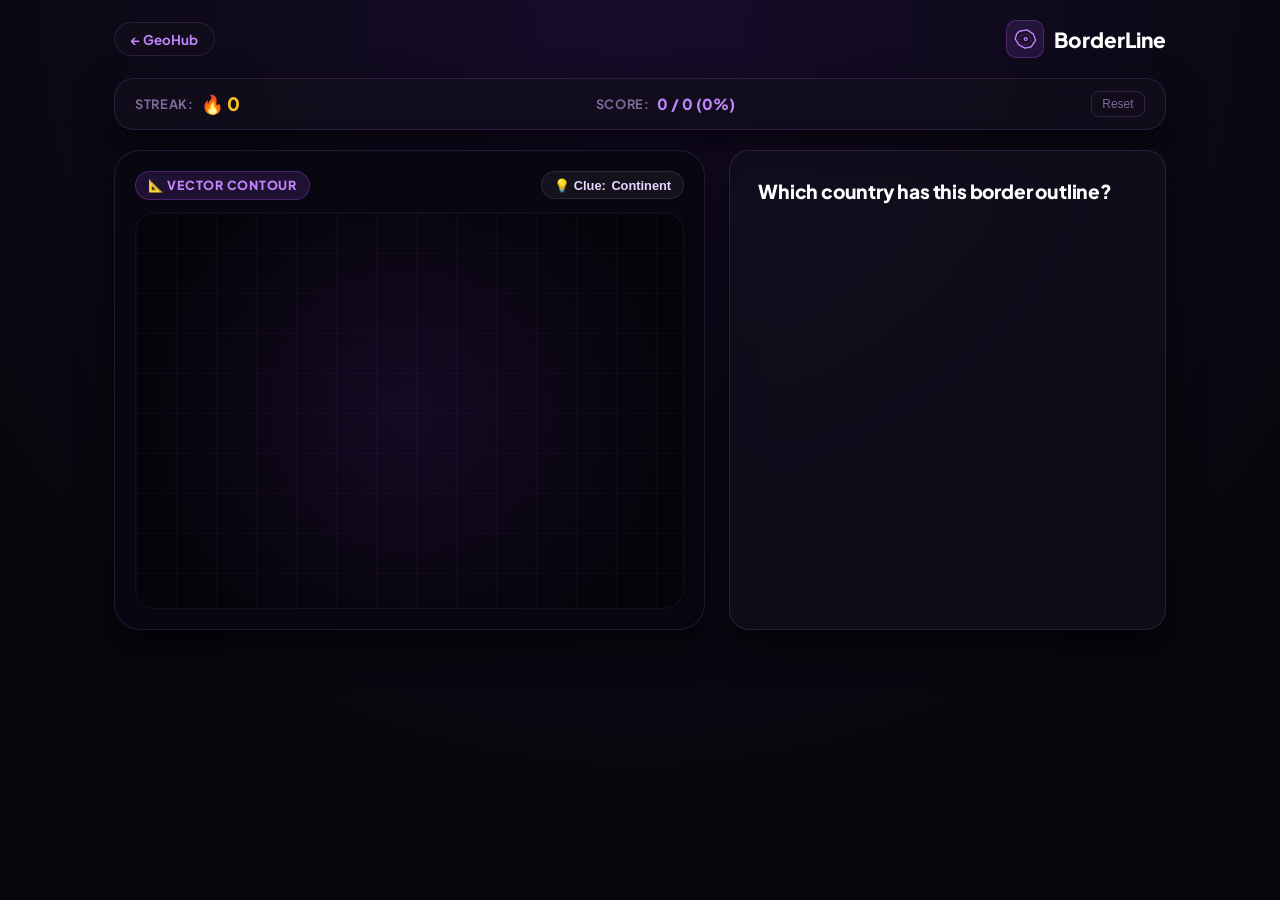
==== borderline/index.html @ 415d498e "feat: establish unified shared master country dataset across FlagQuiz, GeoRank, and BorderLine 🌍📦" ====
<!DOCTYPE html>
<html lang="en">
<head>
  <meta charset="UTF-8">
  <meta name="viewport" content="width=device-width, initial-scale=1.0">
  <title>BorderLine — Country Outline Silhouette Guesser</title>
  <meta name="description" content="Can you identify sovereign nations from their border outlines and geographic silhouette contours? 4 smart choices, instant clues, and streak tracking.">

  <!-- OpenGraph / WhatsApp Meta Tags -->
  <meta property="og:site_name" content="BorderLine — GeoHub">
  <meta property="og:type" content="website">
  <meta property="og:url" content="https://cemeren.dev/geohub/borderline/">
  <meta property="og:title" content="BorderLine — Country Silhouette Guesser">
  <meta property="og:description" content="Can you identify countries from pure vector border silhouettes? Play now!">
  <meta property="og:image" content="../satelcity.jpeg">
  <meta property="og:image:type" content="image/jpeg">
  <meta name="twitter:card" content="summary_large_image">
  <meta name="twitter:title" content="BorderLine — Country Silhouette Guesser">
  <meta name="twitter:description" content="Can you identify countries from pure vector border silhouettes?">
  <meta name="twitter:image" content="../satelcity.jpeg">

  <!-- Google Fonts: Plus Jakarta Sans -->
  <link rel="preconnect" href="https://fonts.googleapis.com">
  <link rel="preconnect" href="https://fonts.gstatic.com" crossorigin>
  <link href="https://fonts.googleapis.com/css2?family=Plus+Jakarta+Sans:wght@400;500;600;700;800&display=swap" rel="stylesheet">

  <link rel="stylesheet" href="css/style.css">
</head>
<body>

  <!-- Top Navigation Bar -->
  <header class="top-nav-bar">
    <a href="../" class="btn-geohub-back" title="Back to GeoHub Portal">
      <span>← GeoHub</span>
    </a>
    <div class="brand-badge">
      <div class="brand-icon-svg" aria-hidden="true">
        <svg width="28" height="28" viewBox="0 0 40 40" fill="none" xmlns="http://www.w3.org/2000/svg">
          <path d="M12 9 L23 7 L32 13 L35 22 L29 31 L20 33 L11 28 L6 20 L8 13 Z" fill="#1e102d" stroke="#c084fc" stroke-width="2" stroke-linejoin="round"/>
          <path d="M14 15 L22 13 L28 17 L29 23 L25 27 L18 28 L12 24 L11 19 Z" stroke="#a855f7" stroke-width="1.2" stroke-opacity="0.6" stroke-dasharray="2 2" fill="none"/>
          <circle cx="21" cy="20" r="3" fill="#c084fc"/>
          <circle cx="21" cy="20" r="1.2" fill="#0f051d"/>
        </svg>
      </div>
      <span>BorderLine</span>
    </div>
  </header>

  <!-- Main Game Container -->
  <main class="game-container">

    <!-- HUD Stats Bar -->
    <section class="game-hud glass-panel">
      <div class="hud-streak-box">
        <span class="hud-label">Streak:</span>
        <span class="hud-streak-val" id="hud-streak">🔥 0</span>
      </div>
      <div class="hud-accuracy-box">
        <span class="hud-label">Score:</span>
        <span class="hud-stat-val" id="hud-score">0 / 0 (0%)</span>
      </div>
      <button id="btn-reset-stats" class="btn-reset-stats" title="Reset stats">
        Reset
      </button>
    </section>

    <!-- Main Game Workspace -->
    <div class="game-workspace">
      
      <!-- Left: Country Outline Silhouette Stage -->
      <section class="silhouette-card glass-panel">
        <div class="silhouette-overlay-top">
          <span class="badge-contour">📐 Vector Contour</span>
          <button id="btn-toggle-clue" class="btn-clue-pill" title="Reveal hint">
            <span>💡 Clue:</span>
            <span id="clue-preview">Continent</span>
          </button>
        </div>

        <!-- SVG Silhouette Viewport -->
        <div class="svg-viewport" id="svg-viewport">
          <svg id="country-svg" viewBox="0 0 400 400" preserveAspectRatio="xMidYMid meet">
            <path id="silhouette-path" class="silhouette-path" d=""></path>
          </svg>
        </div>

        <div class="clue-reveal-box" id="clue-reveal-box">
          <!-- Revealed clues -->
        </div>
      </section>

      <!-- Right: Multiple Choice Controls -->
      <section class="controls-card glass-panel">
        <h2 class="question-prompt">Which country has this border outline?</h2>
        
        <!-- 4 Options Grid -->
        <div class="options-grid" id="options-grid">
          <!-- Buttons generated dynamically in JS -->
        </div>

        <!-- Action / Next Button -->
        <button id="btn-next-country" class="btn-next-action">
          <span>Next Country</span>
          <span>→</span>
        </button>

        <!-- Result Country Dossier (Revealed on Answer) -->
        <div class="result-dossier" id="result-dossier">
          <div class="dossier-header">
            <img id="dossier-flag" class="dossier-flag" src="" alt="Flag">
            <div>
              <h3 id="dossier-name" class="dossier-name">Country</h3>
              <p id="dossier-meta" class="dossier-meta">Continent • Capital</p>
            </div>
          </div>
        </div>

      </section>

    </div>

  </main>

  <script src="../data/countries.js"></script>
  <script src="js/app.js?v=2"></script>
</body>
</html>
---- borderline/css/style.css ----
/* ==========================================================================
   BorderLine - Stylesheet
   Theme: Luminous Violet & Deep Space Glassmorphism
   ========================================================================== */

:root {
  --bg-main: #06070c;
  --bg-gradient: radial-gradient(circle at 50% 0%, #170d2b 0%, #06070c 75%);

  --glass-bg: rgba(18, 14, 28, 0.8);
  --glass-bg-hover: rgba(26, 20, 40, 0.92);
  --glass-border: rgba(192, 132, 252, 0.15);
  --glass-border-light: rgba(216, 180, 254, 0.28);
  --glass-glow: 0 16px 36px 0 rgba(0, 0, 0, 0.65);
  --glass-blur: blur(18px);

  --accent-violet: #c084fc;
  --accent-purple: #a855f7;
  --accent-emerald: #22c55e;
  --accent-rose: #f43f5e;
  --accent-gold: #f59e0b;

  --text-primary: #fbfbfe;
  --text-secondary: #e9d5ff;
  --text-dim: #7e6b98;

  --radius-sm: 8px;
  --radius-md: 14px;
  --radius-lg: 20px;
  --radius-xl: 26px;

  --font-sans: 'Plus Jakarta Sans', -apple-system, BlinkMacSystemFont, "Segoe UI", Roboto, sans-serif;
  --transition-smooth: all 0.22s cubic-bezier(0.16, 1, 0.3, 1);
}

* {
  box-sizing: border-box;
  margin: 0;
  padding: 0;
  -webkit-font-smoothing: antialiased;
}

body {
  font-family: var(--font-sans);
  background: var(--bg-main);
  background-image: var(--bg-gradient);
  background-attachment: fixed;
  color: var(--text-primary);
  min-height: 100vh;
  display: flex;
  flex-direction: column;
}

/* TOP NAVIGATION BAR */
.top-nav-bar {
  display: flex;
  justify-content: space-between;
  align-items: center;
  width: 100%;
  max-width: 1100px;
  margin: 0 auto;
  padding: 1.25rem 1.5rem 0.5rem;
  gap: 1rem;
}

.btn-geohub-back {
  display: inline-flex;
  align-items: center;
  gap: 0.35rem;
  background: rgba(18, 14, 28, 0.85);
  border: 1px solid var(--glass-border);
  color: var(--accent-violet);
  padding: 0.45rem 1rem;
  border-radius: 999px;
  font-size: 0.84rem;
  font-weight: 700;
  text-decoration: none;
  backdrop-filter: blur(8px);
  transition: var(--transition-smooth);
}

.btn-geohub-back:hover {
  background: rgba(168, 85, 247, 0.18);
  border-color: rgba(168, 85, 247, 0.4);
  color: #ffffff;
  transform: translateX(-2px);
}

.brand-badge {
  display: inline-flex;
  align-items: center;
  gap: 0.65rem;
  font-weight: 800;
  font-size: 1.3rem;
  color: #ffffff;
}

.brand-icon-svg {
  display: flex;
  align-items: center;
  justify-content: center;
  width: 38px;
  height: 38px;
  background: rgba(168, 85, 247, 0.14);
  border: 1px solid rgba(168, 85, 247, 0.3);
  border-radius: 10px;
}

/* MAIN CONTAINER */
.game-container {
  width: 100%;
  max-width: 1100px;
  margin: 0 auto;
  padding: 0.75rem 1.5rem 3rem;
  flex: 1;
  display: flex;
  flex-direction: column;
  gap: 1.25rem;
}

.glass-panel {
  background: var(--glass-bg);
  backdrop-filter: var(--glass-blur);
  -webkit-backdrop-filter: var(--glass-blur);
  border: 1px solid var(--glass-border);
  box-shadow: var(--glass-glow);
  border-radius: var(--radius-lg);
}

/* HUD STATS BAR */
.game-hud {
  display: flex;
  align-items: center;
  justify-content: space-between;
  padding: 0.75rem 1.25rem;
}

.hud-streak-box, .hud-accuracy-box {
  display: flex;
  align-items: center;
  gap: 0.45rem;
}

.hud-label {
  font-size: 0.8rem;
  color: var(--text-dim);
  font-weight: 700;
  text-transform: uppercase;
  letter-spacing: 0.05em;
}

.hud-streak-val {
  font-size: 1.15rem;
  font-weight: 800;
  color: #fbbf24;
}

.hud-stat-val {
  font-size: 0.95rem;
  font-weight: 800;
  color: var(--accent-violet);
}

.btn-reset-stats {
  background: transparent;
  border: 1px solid rgba(192, 132, 252, 0.2);
  color: var(--text-dim);
  font-size: 0.75rem;
  padding: 0.3rem 0.65rem;
  border-radius: var(--radius-sm);
  cursor: pointer;
  transition: var(--transition-smooth);
}

.btn-reset-stats:hover {
  color: var(--accent-rose);
  border-color: rgba(244, 63, 94, 0.4);
}

/* MAIN WORKSPACE */
.game-workspace {
  display: grid;
  grid-template-columns: 1.15fr 0.85fr;
  gap: 1.5rem;
  min-height: 480px;
}

/* SILHOUETTE CARD (LEFT) */
.silhouette-card {
  position: relative;
  display: flex;
  flex-direction: column;
  overflow: hidden;
  border-radius: var(--radius-xl);
  padding: 1.25rem;
  background: #080611;
  border: 1px solid var(--glass-border);
}

.silhouette-overlay-top {
  display: flex;
  justify-content: space-between;
  align-items: center;
  z-index: 10;
  margin-bottom: 0.75rem;
}

.badge-contour {
  font-size: 0.78rem;
  font-weight: 800;
  text-transform: uppercase;
  letter-spacing: 0.06em;
  padding: 0.35rem 0.75rem;
  border-radius: 999px;
  background: rgba(168, 85, 247, 0.14);
  border: 1px solid rgba(168, 85, 247, 0.3);
  color: var(--accent-violet);
}

.btn-clue-pill {
  background: rgba(255, 255, 255, 0.05);
  border: 1px solid var(--glass-border);
  color: #e9d5ff;
  padding: 0.35rem 0.75rem;
  border-radius: 999px;
  font-size: 0.8rem;
  font-weight: 700;
  cursor: pointer;
  display: inline-flex;
  gap: 0.35rem;
  transition: var(--transition-smooth);
}

.btn-clue-pill:hover {
  background: rgba(168, 85, 247, 0.2);
  color: #ffffff;
}

.svg-viewport {
  flex: 1;
  width: 100%;
  min-height: 380px;
  display: flex;
  align-items: center;
  justify-content: center;
  background: radial-gradient(circle at 50% 50%, #150a24 0%, #05040a 80%);
  border-radius: var(--radius-lg);
  border: 1px solid rgba(192, 132, 252, 0.08);
  position: relative;
  overflow: hidden;
}

/* Subtle geospatial radar grid overlay */
.svg-viewport::before {
  content: "";
  position: absolute;
  inset: 0;
  background-image: 
    linear-gradient(rgba(192, 132, 252, 0.04) 1px, transparent 1px),
    linear-gradient(90deg, rgba(192, 132, 252, 0.04) 1px, transparent 1px);
  background-size: 40px 40px;
  pointer-events: none;
}

#country-svg {
  width: 88%;
  height: 88%;
  max-width: 360px;
  max-height: 360px;
  filter: drop-shadow(0 0 20px rgba(192, 132, 252, 0.4));
  transition: transform 0.3s ease;
}

.silhouette-path {
  fill: #190c2e;
  stroke: #c084fc;
  stroke-width: 2.4;
  stroke-linejoin: round;
  stroke-linecap: round;
  vector-effect: non-scaling-stroke;
  transition: fill 0.3s ease, stroke 0.3s ease, filter 0.3s ease;
}

.silhouette-path.answered-correct {
  fill: rgba(34, 197, 94, 0.35);
  stroke: #22c55e;
  filter: drop-shadow(0 0 24px rgba(34, 197, 94, 0.6));
}

.silhouette-path.answered-wrong {
  fill: rgba(244, 63, 94, 0.3);
  stroke: #f43f5e;
  filter: drop-shadow(0 0 20px rgba(244, 63, 94, 0.5));
}

.clue-reveal-box {
  margin-top: 0.75rem;
  padding: 0.65rem 1rem;
  background: rgba(168, 85, 247, 0.1);
  border: 1px solid rgba(168, 85, 247, 0.25);
  border-radius: var(--radius-sm);
  font-size: 0.85rem;
  color: var(--text-secondary);
  display: none;
  text-align: center;
}

/* CONTROLS CARD (RIGHT) */
.controls-card {
  display: flex;
  flex-direction: column;
  padding: 1.75rem;
  gap: 1.25rem;
}

.question-prompt {
  font-size: 1.2rem;
  font-weight: 800;
  color: #ffffff;
  letter-spacing: -0.01em;
}

.options-grid {
  display: grid;
  grid-template-columns: 1fr;
  gap: 0.75rem;
  flex: 1;
}

.opt-btn {
  display: flex;
  align-items: center;
  gap: 0.85rem;
  padding: 0.95rem 1.25rem;
  background: rgba(255, 255, 255, 0.03);
  border: 1px solid var(--glass-border);
  border-radius: var(--radius-md);
  color: var(--text-primary);
  font-family: inherit;
  font-size: 1.05rem;
  font-weight: 700;
  text-align: left;
  cursor: pointer;
  transition: var(--transition-smooth);
}

.opt-btn:hover:not(:disabled) {
  background: rgba(168, 85, 247, 0.12);
  border-color: var(--glass-border-light);
  transform: translateY(-1px);
}

.opt-letter {
  display: inline-flex;
  align-items: center;
  justify-content: center;
  width: 28px;
  height: 28px;
  background: rgba(255, 255, 255, 0.06);
  border-radius: 6px;
  font-size: 0.85rem;
  font-weight: 800;
  color: var(--accent-violet);
}

.opt-btn.correct {
  background: rgba(34, 197, 94, 0.22) !important;
  border-color: #22c55e !important;
  color: #bbf7d0 !important;
}

.opt-btn.correct .opt-letter {
  background: #22c55e;
  color: #052e16;
}

.opt-btn.wrong {
  background: rgba(244, 63, 94, 0.2) !important;
  border-color: #f43f5e !important;
  color: #fecdd3 !important;
  text-decoration: line-through;
}

.opt-btn.wrong .opt-letter {
  background: #f43f5e;
  color: #4c0519;
}

/* NEXT ACTION BUTTON */
.btn-next-action {
  background: linear-gradient(135deg, #9333ea, #7e22ce);
  border: 1px solid rgba(216, 180, 254, 0.4);
  color: #ffffff;
  padding: 0.95rem 1.5rem;
  border-radius: var(--radius-md);
  font-family: inherit;
  font-size: 1.05rem;
  font-weight: 800;
  cursor: pointer;
  box-shadow: 0 4px 14px rgba(147, 51, 234, 0.4);
  transition: var(--transition-smooth);
  display: none;
  align-items: center;
  justify-content: center;
  gap: 0.5rem;
}

.btn-next-action:hover {
  background: linear-gradient(135deg, #a855f7, #9333ea);
  transform: translateY(-2px);
  box-shadow: 0 6px 20px rgba(147, 51, 234, 0.55);
}

/* RESULT DOSSIER */
.result-dossier {
  display: none;
  background: rgba(255, 255, 255, 0.03);
  border: 1px solid var(--glass-border);
  border-radius: var(--radius-md);
  padding: 1rem;
  animation: fadeIn 0.2s ease forwards;
}

.dossier-header {
  display: flex;
  align-items: center;
  gap: 0.85rem;
}

.dossier-flag {
  width: 44px;
  height: 30px;
  object-fit: cover;
  border-radius: 4px;
  border: 1px solid rgba(255, 255, 255, 0.2);
}

.dossier-name {
  font-size: 1.15rem;
  font-weight: 800;
  color: #ffffff;
}

.dossier-meta {
  font-size: 0.85rem;
  color: var(--accent-violet);
  margin-top: 2px;
}

@keyframes fadeIn {
  from { opacity: 0; transform: translateY(6px); }
  to { opacity: 1; transform: translateY(0); }
}

@media (max-width: 860px) {
  .game-workspace {
    grid-template-columns: 1fr;
  }
  .svg-viewport {
    min-height: 280px;
  }
}
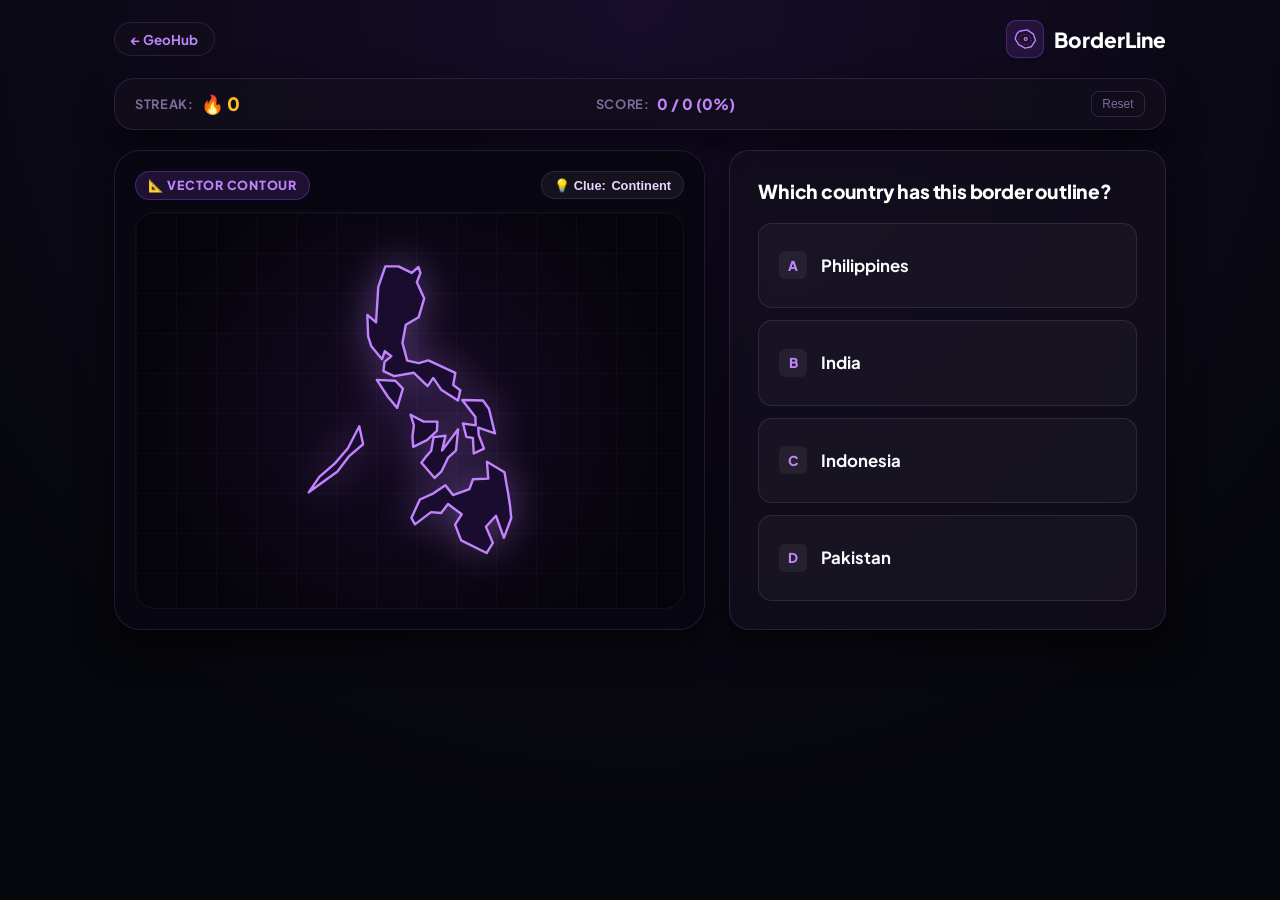
==== commit 6b62f02a: "fix: resolve SVG className setter crash and render border contours with 4 options 🗺️✨" ====
--- a/borderline/index.html
+++ b/borderline/index.html
@@ -24,7 +24,12 @@
   <link rel="preconnect" href="https://fonts.gstatic.com" crossorigin>
   <link href="https://fonts.googleapis.com/css2?family=Plus+Jakarta+Sans:wght@400;500;600;700;800&display=swap" rel="stylesheet">
 
-  <link rel="stylesheet" href="css/style.css">
+  <!-- Prevent stale caching -->
+  <meta http-equiv="Cache-Control" content="no-cache, no-store, must-revalidate">
+  <meta http-equiv="Pragma" content="no-cache">
+  <meta http-equiv="Expires" content="0">
+
+  <link rel="stylesheet" href="css/style.css?v=6">
 </head>
 <body>
 
@@ -122,6 +127,7 @@
   </main>
 
   <script src="../data/countries.js"></script>
-  <script src="js/app.js?v=2"></script>
+  <script src="data/countries.js"></script>
+  <script src="js/app.js?v=6"></script>
 </body>
 </html>
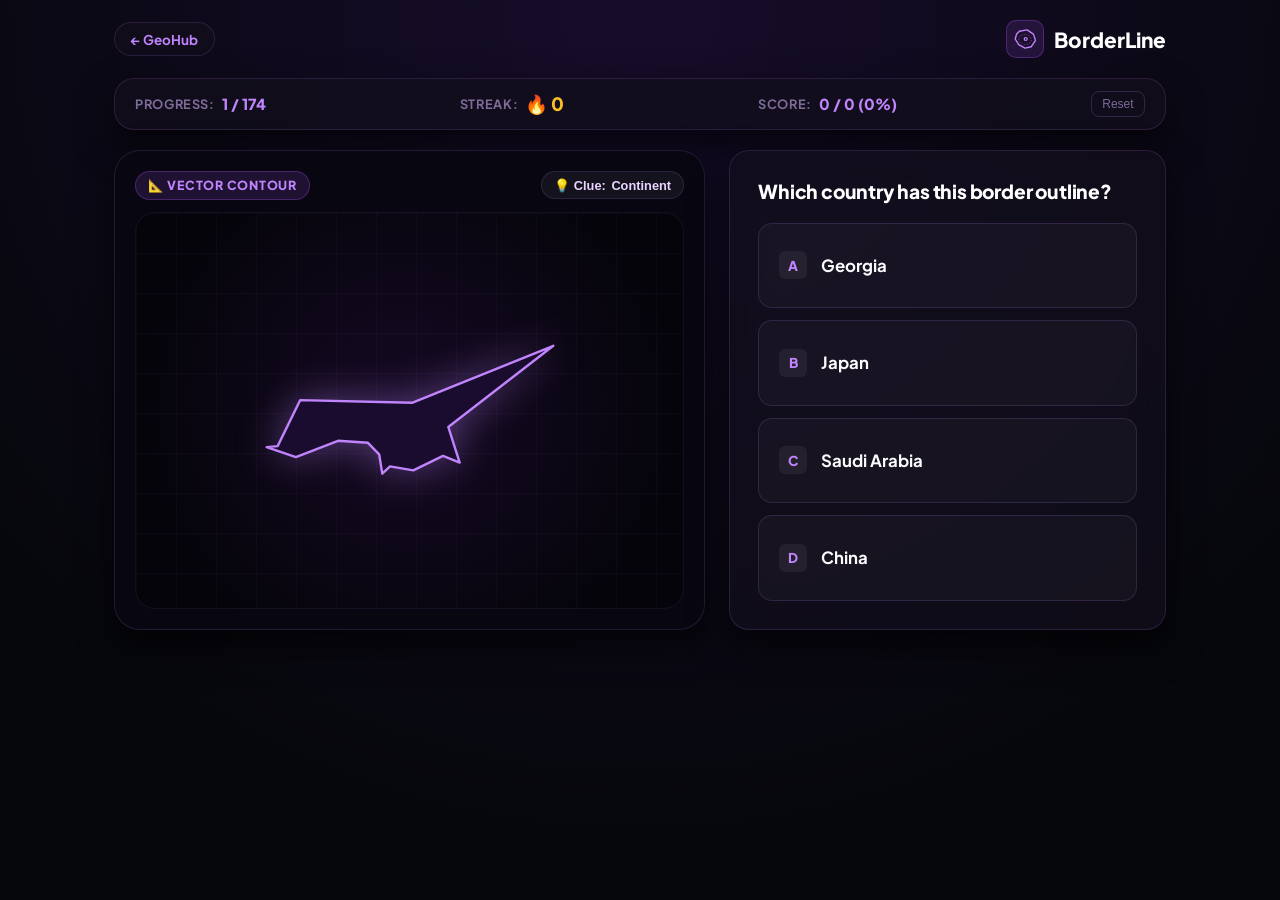
==== commit ed70ea04: "feat: optimize coat of arms assets to 9.7MB, remove Turkey crest, and add session progress & victory" ====
--- a/borderline/index.html
+++ b/borderline/index.html
@@ -56,6 +56,10 @@
 
     <!-- HUD Stats Bar -->
     <section class="game-hud glass-panel">
+      <div class="hud-streak-box">
+        <span class="hud-label">Progress:</span>
+        <span class="hud-stat-val" id="hud-progress">1 / 197</span>
+      </div>
       <div class="hud-streak-box">
         <span class="hud-label">Streak:</span>
         <span class="hud-streak-val" id="hud-streak">🔥 0</span>
@@ -124,10 +128,37 @@
 
     </div>
 
+    <!-- Victory / Completion Modal -->
+    <div id="modal-victory" class="modal-backdrop" style="display: none;">
+      <div class="modal-card glass-panel victory-card">
+        <div class="victory-icon">🏆</div>
+        <h2 class="victory-title">Session Complete!</h2>
+        <p class="victory-subtitle">Incredible! You have identified all country silhouettes in this session!</p>
+        <div class="victory-stats-grid">
+          <div class="victory-stat-item">
+            <span class="stat-number" id="victory-score">0 / 0</span>
+            <span class="stat-desc">Final Score</span>
+          </div>
+          <div class="victory-stat-item">
+            <span class="stat-number" id="victory-accuracy">0%</span>
+            <span class="stat-desc">Accuracy</span>
+          </div>
+          <div class="victory-stat-item">
+            <span class="stat-number" id="victory-streak">🔥 0</span>
+            <span class="stat-desc">Best Streak</span>
+          </div>
+        </div>
+        <button id="btn-play-again" class="btn-primary-action">
+          <span>Play New Session</span>
+          <span>🔄</span>
+        </button>
+      </div>
+    </div>
+
   </main>
 
   <script src="../data/countries.js"></script>
   <script src="data/countries.js"></script>
-  <script src="js/app.js?v=6"></script>
+  <script src="js/app.js?v=7"></script>
 </body>
 </html>
--- a/borderline/css/style.css
+++ b/borderline/css/style.css
@@ -447,6 +447,111 @@
   margin-top: 2px;
 }
 
+/* VICTORY MODAL */
+.modal-backdrop {
+  position: fixed;
+  inset: 0;
+  background: rgba(8, 6, 20, 0.88);
+  backdrop-filter: blur(12px);
+  -webkit-backdrop-filter: blur(12px);
+  display: flex;
+  align-items: center;
+  justify-content: center;
+  z-index: 1000;
+  padding: 1.5rem;
+  animation: fadeIn 0.25s ease-out forwards;
+}
+
+.victory-card {
+  max-width: 480px;
+  width: 100%;
+  text-align: center;
+  padding: 2.5rem 2rem;
+  border-radius: var(--radius-xl);
+  border: 1px solid var(--accent-purple);
+  box-shadow: 0 0 50px rgba(168, 85, 247, 0.25);
+  background: radial-gradient(circle at 50% 0%, rgba(35, 18, 56, 0.95), rgba(18, 12, 34, 0.98));
+}
+
+.victory-icon {
+  font-size: 3.5rem;
+  margin-bottom: 0.75rem;
+  filter: drop-shadow(0 0 16px rgba(168, 85, 247, 0.6));
+}
+
+.victory-title {
+  font-size: 1.85rem;
+  font-weight: 800;
+  color: #ffffff;
+  margin-bottom: 0.5rem;
+  background: linear-gradient(135deg, #ffffff 40%, var(--accent-violet));
+  -webkit-background-clip: text;
+  -webkit-text-fill-color: transparent;
+}
+
+.victory-subtitle {
+  font-size: 0.95rem;
+  color: var(--text-secondary);
+  margin-bottom: 1.75rem;
+  line-height: 1.5;
+}
+
+.victory-stats-grid {
+  display: grid;
+  grid-template-columns: repeat(3, 1fr);
+  gap: 0.75rem;
+  margin-bottom: 2rem;
+}
+
+.victory-stat-item {
+  background: rgba(255, 255, 255, 0.04);
+  border: 1px solid var(--glass-border);
+  border-radius: var(--radius-md);
+  padding: 0.9rem 0.5rem;
+  display: flex;
+  flex-direction: column;
+  align-items: center;
+}
+
+.victory-stat-item .stat-number {
+  font-size: 1.35rem;
+  font-weight: 800;
+  color: var(--accent-violet);
+}
+
+.victory-stat-item .stat-desc {
+  font-size: 0.75rem;
+  color: var(--text-dim);
+  text-transform: uppercase;
+  letter-spacing: 0.05em;
+  margin-top: 4px;
+}
+
+.btn-primary-action {
+  width: 100%;
+  padding: 0.95rem;
+  background: linear-gradient(135deg, #9333ea, #7e22ce);
+  border: 1px solid rgba(216, 180, 254, 0.4);
+  color: #ffffff;
+  border-radius: var(--radius-md);
+  font-family: inherit;
+  font-size: 1.05rem;
+  font-weight: 800;
+  cursor: pointer;
+  box-shadow: 0 4px 16px rgba(147, 51, 234, 0.4);
+  transition: var(--transition-smooth);
+  display: inline-flex;
+  align-items: center;
+  justify-content: center;
+  gap: 0.5rem;
+}
+
+.btn-primary-action:hover {
+  background: linear-gradient(135deg, #a855f7, #9333ea);
+  transform: translateY(-2px);
+  box-shadow: 0 6px 22px rgba(147, 51, 234, 0.55);
+}
+
 @keyframes fadeIn {
   from { opacity: 0; transform: translateY(6px); }
   to { opacity: 1; transform: translateY(0); }
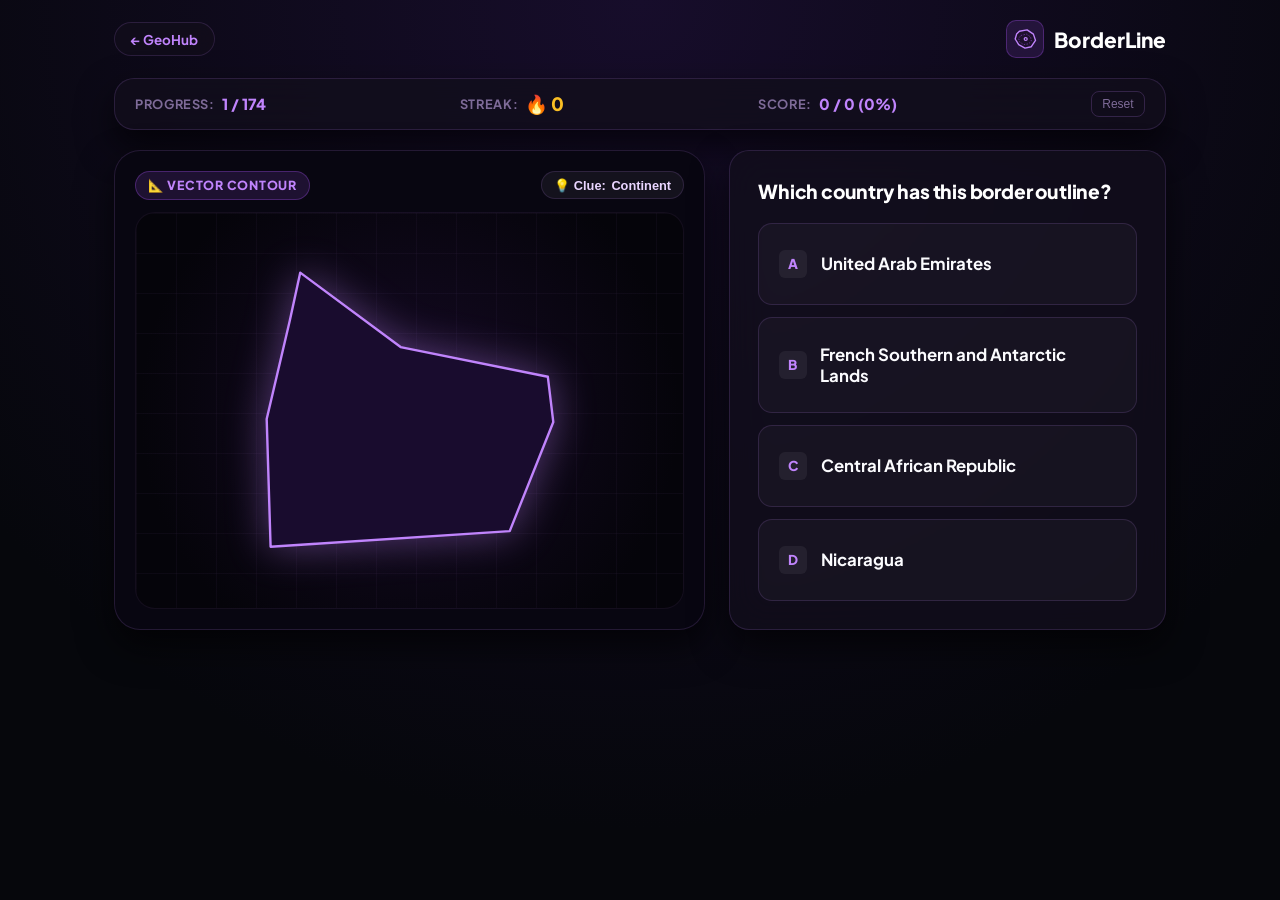
==== commit 4a071b3d: "chore: remove duplicated country data and rewrite README for GeoHub - Drop copies of countries.json/" ====
--- a/borderline/index.html
+++ b/borderline/index.html
@@ -158,7 +158,6 @@
   </main>
 
   <script src="../data/countries.js"></script>
-  <script src="data/countries.js"></script>
   <script src="js/app.js?v=7"></script>
 </body>
 </html>
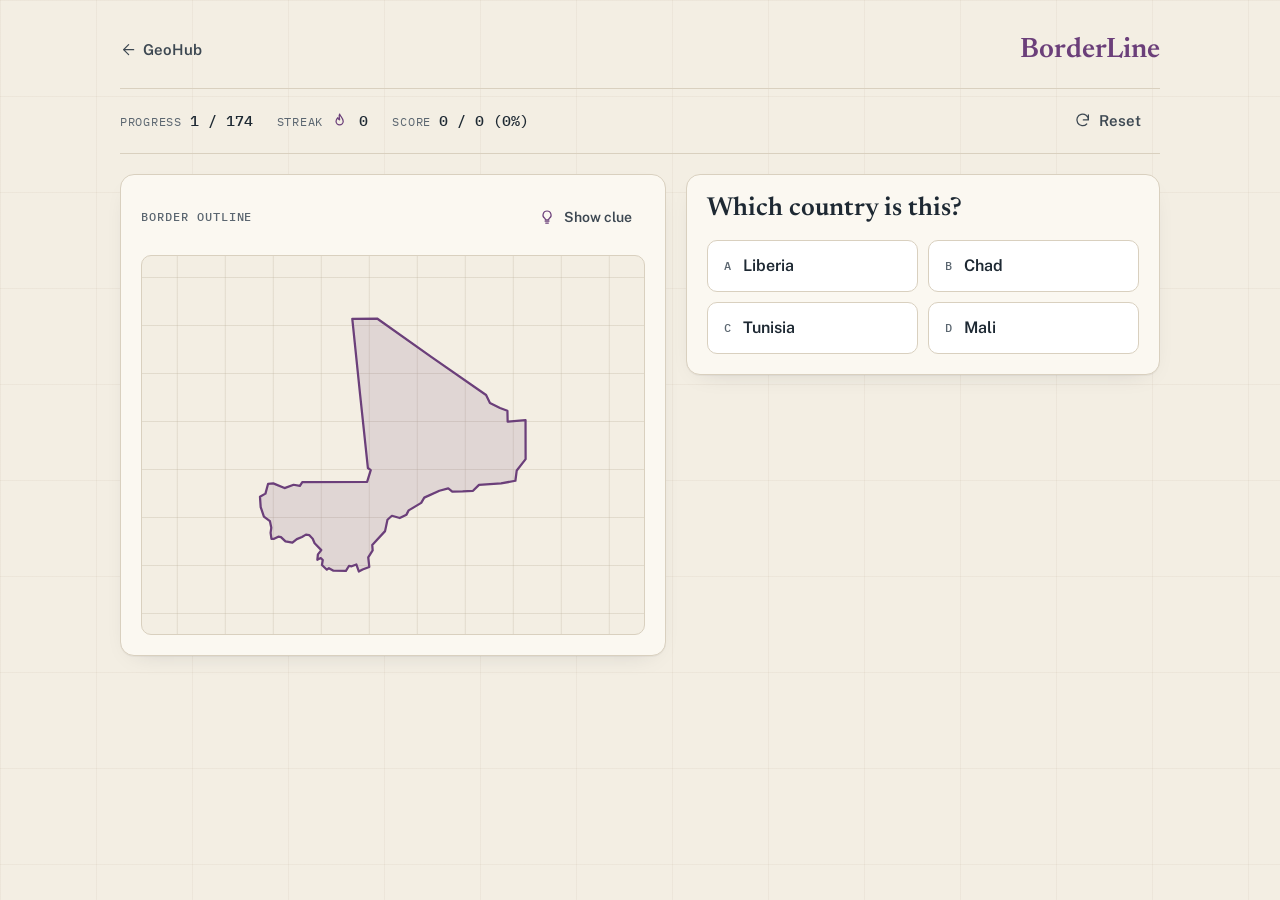
==== commit 5f60be62: "feat: Atlas redesign across the portal and all games - Add css/atlas.css: shared paper-and-ink token" ====
--- a/borderline/index.html
+++ b/borderline/index.html
@@ -4,6 +4,9 @@
   <meta charset="UTF-8">
   <meta name="viewport" content="width=device-width, initial-scale=1.0">
   <title>BorderLine — Country Outline Silhouette Guesser</title>
+  <link rel="icon" type="image/svg+xml" href="../favicons/borderline.svg">
+  <link rel="icon" type="image/png" sizes="180x180" href="../favicons/borderline-180.png">
+  <link rel="apple-touch-icon" href="../favicons/borderline-180.png">
   <meta name="description" content="Can you identify sovereign nations from their border outlines and geographic silhouette contours? 4 smart choices, instant clues, and streak tracking.">
 
   <!-- OpenGraph / WhatsApp Meta Tags -->
@@ -12,152 +15,153 @@
   <meta property="og:url" content="https://cemeren.dev/geohub/borderline/">
   <meta property="og:title" content="BorderLine — Country Silhouette Guesser">
   <meta property="og:description" content="Can you identify countries from pure vector border silhouettes? Play now!">
-  <meta property="og:image" content="../satelcity.jpeg">
+  <meta property="og:image" content="https://cemeren.dev/geohub/og/borderline.png">
   <meta property="og:image:type" content="image/jpeg">
   <meta name="twitter:card" content="summary_large_image">
   <meta name="twitter:title" content="BorderLine — Country Silhouette Guesser">
   <meta name="twitter:description" content="Can you identify countries from pure vector border silhouettes?">
-  <meta name="twitter:image" content="../satelcity.jpeg">
+  <meta name="twitter:image" content="https://cemeren.dev/geohub/og/borderline.png">
 
-  <!-- Google Fonts: Plus Jakarta Sans -->
+  <!-- Google Fonts: Atlas (Newsreader, Public Sans, IBM Plex Mono) -->
   <link rel="preconnect" href="https://fonts.googleapis.com">
   <link rel="preconnect" href="https://fonts.gstatic.com" crossorigin>
-  <link href="https://fonts.googleapis.com/css2?family=Plus+Jakarta+Sans:wght@400;500;600;700;800&display=swap" rel="stylesheet">
+  <link href="https://fonts.googleapis.com/css2?family=Newsreader:opsz,wght@6..72,500;6..72,600&family=Public+Sans:wght@400;500;600;700&family=IBM+Plex+Mono:wght@400;500&display=swap" rel="stylesheet">
 
   <!-- Prevent stale caching -->
   <meta http-equiv="Cache-Control" content="no-cache, no-store, must-revalidate">
   <meta http-equiv="Pragma" content="no-cache">
   <meta http-equiv="Expires" content="0">
 
-  <link rel="stylesheet" href="css/style.css?v=6">
+  <link rel="stylesheet" href="../css/atlas.css?v=1">
+  <link rel="stylesheet" href="css/style.css?v=8">
 </head>
-<body>
+<body data-game="borderline">
 
-  <!-- Top Navigation Bar -->
-  <header class="top-nav-bar">
-    <a href="../" class="btn-geohub-back" title="Back to GeoHub Portal">
-      <span>← GeoHub</span>
-    </a>
-    <div class="brand-badge">
-      <div class="brand-icon-svg" aria-hidden="true">
-        <svg width="28" height="28" viewBox="0 0 40 40" fill="none" xmlns="http://www.w3.org/2000/svg">
-          <path d="M12 9 L23 7 L32 13 L35 22 L29 31 L20 33 L11 28 L6 20 L8 13 Z" fill="#1e102d" stroke="#c084fc" stroke-width="2" stroke-linejoin="round"/>
-          <path d="M14 15 L22 13 L28 17 L29 23 L25 27 L18 28 L12 24 L11 19 Z" stroke="#a855f7" stroke-width="1.2" stroke-opacity="0.6" stroke-dasharray="2 2" fill="none"/>
-          <circle cx="21" cy="20" r="3" fill="#c084fc"/>
-          <circle cx="21" cy="20" r="1.2" fill="#0f051d"/>
-        </svg>
+  <div class="atlas-page">
+
+    <!-- Top Navigation Bar -->
+    <header class="atlas-topbar">
+      <a href="../" class="atlas-back" title="Back to GeoHub">
+        <svg class="icon" viewBox="0 0 24 24" aria-hidden="true"><path d="M19 12H5M12 19l-7-7 7-7"/></svg>
+        <span>GeoHub</span>
+      </a>
+      <h1 class="atlas-title">BorderLine</h1>
+    </header>
+
+    <main class="game-container">
+
+      <!-- Stats Bar -->
+      <section class="atlas-stats game-stats" aria-label="Stats">
+        <div class="atlas-stat">
+          <span class="atlas-stat-label">Progress</span>
+          <span class="atlas-stat-value" id="hud-progress">1 / 174</span>
+        </div>
+        <div class="atlas-stat">
+          <span class="atlas-stat-label">Streak</span>
+          <span class="atlas-stat-value stat-streak">
+            <svg class="icon" viewBox="0 0 24 24" aria-hidden="true"><path d="M12 3c1 3.5 5 5.5 5 10a5 5 0 0 1-10 0c0-2.5 1.5-4 2.5-5 .3 1.6 1.2 2.6 2.5 3 0-3-1.5-5.5 0-8z"/></svg>
+            <span id="hud-streak">0</span>
+          </span>
+        </div>
+        <div class="atlas-stat">
+          <span class="atlas-stat-label">Score</span>
+          <span class="atlas-stat-value" id="hud-score">0 / 0 (0%)</span>
+        </div>
+        <button id="btn-reset-stats" class="atlas-btn atlas-btn--ghost" title="Reset stats">
+          <svg class="icon" viewBox="0 0 24 24" aria-hidden="true"><path d="M20 11a8 8 0 1 0-2.3 5.7M20 4v7h-7"/></svg>
+          <span>Reset</span>
+        </button>
+      </section>
+
+      <!-- Main Game Workspace -->
+      <div class="game-workspace">
+
+        <!-- Left: Country Outline Stage -->
+        <section class="silhouette-card atlas-panel">
+          <div class="silhouette-overlay-top">
+            <span class="atlas-eyebrow">Border outline</span>
+            <button id="btn-toggle-clue" class="atlas-btn atlas-btn--ghost btn-clue" title="Reveal hint">
+              <svg class="icon" viewBox="0 0 24 24" aria-hidden="true"><path d="M9 18h6M10 21h4M12 3a6 6 0 0 0-3.5 10.9c.6.5 1 1.2 1 2.1h5c0-.9.4-1.6 1-2.1A6 6 0 0 0 12 3z"/></svg>
+              <span id="clue-preview">Show clue</span>
+            </button>
+          </div>
+
+          <!-- SVG Silhouette Viewport -->
+          <div class="svg-viewport">
+            <svg id="country-svg" viewBox="0 0 400 400" preserveAspectRatio="xMidYMid meet" role="img" aria-label="Country outline">
+              <path id="silhouette-path" class="silhouette-path" d=""></path>
+            </svg>
+          </div>
+
+          <div class="clue-reveal-box" id="clue-reveal-box">
+            <!-- Revealed clues -->
+          </div>
+        </section>
+
+        <!-- Right: Multiple Choice Controls -->
+        <section class="controls-card atlas-panel">
+          <h2 class="question-prompt">Which country is this?</h2>
+
+          <!-- 4 Options Grid -->
+          <div class="atlas-options options-grid" id="options-grid">
+            <!-- Buttons generated dynamically in JS -->
+          </div>
+
+          <!-- Result Country Dossier (Revealed on Answer) -->
+          <div class="result-dossier" id="result-dossier">
+            <div class="dossier-header">
+              <img id="dossier-flag" class="dossier-flag" src="" alt="">
+              <div>
+                <h3 id="dossier-name" class="dossier-name">Country</h3>
+                <p id="dossier-meta" class="dossier-meta">Continent · Capital</p>
+              </div>
+            </div>
+          </div>
+
+          <!-- Next Button -->
+          <button id="btn-next-country" class="atlas-btn atlas-btn--primary btn-next-action">
+            <span>Next country</span>
+            <svg class="icon" viewBox="0 0 24 24" aria-hidden="true"><path d="M5 12h14M13 6l6 6-6 6"/></svg>
+          </button>
+
+        </section>
+
       </div>
-      <span>BorderLine</span>
-    </div>
-  </header>
 
-  <!-- Main Game Container -->
-  <main class="game-container">
-
-    <!-- HUD Stats Bar -->
-    <section class="game-hud glass-panel">
-      <div class="hud-streak-box">
-        <span class="hud-label">Progress:</span>
-        <span class="hud-stat-val" id="hud-progress">1 / 197</span>
-      </div>
-      <div class="hud-streak-box">
-        <span class="hud-label">Streak:</span>
-        <span class="hud-streak-val" id="hud-streak">🔥 0</span>
-      </div>
-      <div class="hud-accuracy-box">
-        <span class="hud-label">Score:</span>
-        <span class="hud-stat-val" id="hud-score">0 / 0 (0%)</span>
-      </div>
-      <button id="btn-reset-stats" class="btn-reset-stats" title="Reset stats">
-        Reset
-      </button>
-    </section>
-
-    <!-- Main Game Workspace -->
-    <div class="game-workspace">
-      
-      <!-- Left: Country Outline Silhouette Stage -->
-      <section class="silhouette-card glass-panel">
-        <div class="silhouette-overlay-top">
-          <span class="badge-contour">📐 Vector Contour</span>
-          <button id="btn-toggle-clue" class="btn-clue-pill" title="Reveal hint">
-            <span>💡 Clue:</span>
-            <span id="clue-preview">Continent</span>
+      <!-- Victory / Completion Modal -->
+      <div id="modal-victory" class="atlas-modal-backdrop" style="display: none;">
+        <div class="atlas-modal victory-card" role="dialog" aria-modal="true" aria-labelledby="victory-title">
+          <div class="victory-icon" aria-hidden="true">
+            <svg class="icon" viewBox="0 0 24 24"><path d="M8 21h8M12 17v4M7 4h10v5a5 5 0 0 1-10 0z"/><path d="M17 5h3v2a3 3 0 0 1-3 3M7 5H4v2a3 3 0 0 0 3 3"/></svg>
+          </div>
+          <h2 class="victory-title" id="victory-title">Session complete</h2>
+          <p class="victory-subtitle">You have gone through every country outline in this session.</p>
+          <div class="victory-stats-grid">
+            <div class="victory-stat-item">
+              <span class="stat-number" id="victory-score">0 / 0</span>
+              <span class="stat-desc">Final score</span>
+            </div>
+            <div class="victory-stat-item">
+              <span class="stat-number" id="victory-accuracy">0%</span>
+              <span class="stat-desc">Accuracy</span>
+            </div>
+            <div class="victory-stat-item">
+              <span class="stat-number" id="victory-streak">0</span>
+              <span class="stat-desc">Best streak</span>
+            </div>
+          </div>
+          <button id="btn-play-again" class="atlas-btn atlas-btn--primary btn-play-again">
+            <svg class="icon" viewBox="0 0 24 24" aria-hidden="true"><path d="M20 11a8 8 0 1 0-2.3 5.7M20 4v7h-7"/></svg>
+            <span>Play a new session</span>
           </button>
         </div>
+      </div>
 
-        <!-- SVG Silhouette Viewport -->
-        <div class="svg-viewport" id="svg-viewport">
-          <svg id="country-svg" viewBox="0 0 400 400" preserveAspectRatio="xMidYMid meet">
-            <path id="silhouette-path" class="silhouette-path" d=""></path>
-          </svg>
-        </div>
+    </main>
 
-        <div class="clue-reveal-box" id="clue-reveal-box">
-          <!-- Revealed clues -->
-        </div>
-      </section>
+  </div>
 
-      <!-- Right: Multiple Choice Controls -->
-      <section class="controls-card glass-panel">
-        <h2 class="question-prompt">Which country has this border outline?</h2>
-        
-        <!-- 4 Options Grid -->
-        <div class="options-grid" id="options-grid">
-          <!-- Buttons generated dynamically in JS -->
-        </div>
-
-        <!-- Action / Next Button -->
-        <button id="btn-next-country" class="btn-next-action">
-          <span>Next Country</span>
-          <span>→</span>
-        </button>
-
-        <!-- Result Country Dossier (Revealed on Answer) -->
-        <div class="result-dossier" id="result-dossier">
-          <div class="dossier-header">
-            <img id="dossier-flag" class="dossier-flag" src="" alt="Flag">
-            <div>
-              <h3 id="dossier-name" class="dossier-name">Country</h3>
-              <p id="dossier-meta" class="dossier-meta">Continent • Capital</p>
-            </div>
-          </div>
-        </div>
-
-      </section>
-
-    </div>
-
-    <!-- Victory / Completion Modal -->
-    <div id="modal-victory" class="modal-backdrop" style="display: none;">
-      <div class="modal-card glass-panel victory-card">
-        <div class="victory-icon">🏆</div>
-        <h2 class="victory-title">Session Complete!</h2>
-        <p class="victory-subtitle">Incredible! You have identified all country silhouettes in this session!</p>
-        <div class="victory-stats-grid">
-          <div class="victory-stat-item">
-            <span class="stat-number" id="victory-score">0 / 0</span>
-            <span class="stat-desc">Final Score</span>
-          </div>
-          <div class="victory-stat-item">
-            <span class="stat-number" id="victory-accuracy">0%</span>
-            <span class="stat-desc">Accuracy</span>
-          </div>
-          <div class="victory-stat-item">
-            <span class="stat-number" id="victory-streak">🔥 0</span>
-            <span class="stat-desc">Best Streak</span>
-          </div>
-        </div>
-        <button id="btn-play-again" class="btn-primary-action">
-          <span>Play New Session</span>
-          <span>🔄</span>
-        </button>
-      </div>
-    </div>
-
-  </main>
-
-  <script src="../data/countries.js"></script>
-  <script src="js/app.js?v=7"></script>
+  <script src="../data/countries.js?v=2"></script>
+  <script src="js/app.js?v=8"></script>
 </body>
 </html>
--- a/css/atlas.css
+++ b/css/atlas.css
@@ -0,0 +1,529 @@
+/* ==========================================================================
+   GeoHub - Atlas Design System
+   Shared tokens and components for the portal and every game.
+   A page picks its accent with <body data-game="satelcity|flagquiz|georank|borderline|coatofarms|compass|mercator|furthernorth">.
+   Fonts (load in each page <head>):
+   https://fonts.googleapis.com/css2?family=Newsreader:opsz,wght@6..72,500;6..72,600&family=Public+Sans:wght@400;500;600;700&family=IBM+Plex+Mono:wght@400;500&display=swap
+   ========================================================================== */
+
+:root {
+  /* Paper and ink */
+  --paper: #F3EEE3;
+  --paper-raised: #FBF8F1;
+  --paper-sunken: #ECE5D6;
+  --ink: #1E2933;
+  --ink-soft: #3D4852;
+  --ink-muted: #5B6670;
+  --rule: #D9D0BF;
+  --rule-strong: #C2B7A2;
+
+  /* Game legend colours */
+  --sea: #1F6F78;
+  --brick: #B5442A;
+  --ochre: #7A5C0E;
+  --plum: #6B3F7A;
+  --heraldic: #24467A;
+  --raspberry: #9B2D5C;
+  --rust: #A4521A;
+  --indigo: #3E3F96;
+
+  /* Feedback */
+  --correct: #2E6B45;
+  --correct-soft: #E1EEE3;
+  --wrong: #A3392B;
+  --wrong-soft: #F6E1DC;
+
+  /* Default accent (portal); overridden per game below */
+  --accent: var(--ink);
+  --accent-soft: var(--paper-sunken);
+
+  /* Type */
+  --font-display: 'Newsreader', Georgia, 'Times New Roman', serif;
+  --font-body: 'Public Sans', -apple-system, BlinkMacSystemFont, 'Segoe UI', sans-serif;
+  --font-mono: 'IBM Plex Mono', ui-monospace, 'SF Mono', Menlo, monospace;
+
+  /* Shape */
+  --radius-sm: 6px;
+  --radius-md: 10px;
+  --radius-lg: 14px;
+  --shadow-card: 0 1px 0 rgba(30, 41, 51, 0.04), 0 8px 24px -16px rgba(30, 41, 51, 0.25);
+  --ease: cubic-bezier(0.2, 0.7, 0.2, 1);
+
+  --page-max: 1120px;
+  --gutter: clamp(16px, 4vw, 40px);
+}
+
+body[data-game="satelcity"]  { --accent: var(--sea);      --accent-soft: #DCE8E6; }
+body[data-game="flagquiz"]   { --accent: var(--brick);    --accent-soft: #F1DDD5; }
+body[data-game="georank"]    { --accent: var(--ochre);    --accent-soft: #EDE4CC; }
+body[data-game="borderline"] { --accent: var(--plum);     --accent-soft: #E9DEEB; }
+body[data-game="coatofarms"] { --accent: var(--heraldic); --accent-soft: #DEE3EC; }
+body[data-game="compass"]      { --accent: var(--raspberry); --accent-soft: #F1DDE6; }
+body[data-game="mercator"]     { --accent: var(--rust);      --accent-soft: #F3E2D4; }
+body[data-game="furthernorth"] { --accent: var(--indigo);    --accent-soft: #E1E1F2; }
+
+/* ---------- Base ---------- */
+
+*,
+*::before,
+*::after {
+  box-sizing: border-box;
+}
+
+html {
+  -webkit-text-size-adjust: 100%;
+}
+
+body {
+  margin: 0;
+  min-height: 100vh;
+  background-color: var(--paper);
+  /* Faint graticule, like an atlas page */
+  background-image:
+    linear-gradient(to right, rgba(194, 183, 162, 0.14) 1px, transparent 1px),
+    linear-gradient(to bottom, rgba(194, 183, 162, 0.14) 1px, transparent 1px);
+  background-size: 96px 96px;
+  color: var(--ink);
+  font-family: var(--font-body);
+  font-size: 16px;
+  line-height: 1.5;
+  -webkit-font-smoothing: antialiased;
+  overflow-x: hidden;
+}
+
+h1, h2, h3, h4 {
+  font-family: var(--font-display);
+  font-weight: 600;
+  line-height: 1.1;
+  margin: 0;
+  color: var(--ink);
+}
+
+p { margin: 0; }
+
+a {
+  color: inherit;
+}
+
+button,
+input,
+select {
+  font: inherit;
+  color: inherit;
+}
+
+img, svg {
+  display: block;
+  max-width: 100%;
+}
+
+:focus-visible {
+  outline: 2px solid var(--accent);
+  outline-offset: 2px;
+}
+
+.mono {
+  font-family: var(--font-mono);
+  font-variant-numeric: tabular-nums;
+}
+
+[hidden] {
+  display: none !important;
+}
+
+.visually-hidden {
+  position: absolute;
+  width: 1px;
+  height: 1px;
+  padding: 0;
+  margin: -1px;
+  overflow: hidden;
+  clip: rect(0, 0, 0, 0);
+  white-space: nowrap;
+  border: 0;
+}
+
+/* Inline stroke icons: <svg class="icon" viewBox="0 0 24 24" aria-hidden="true">…</svg> */
+.icon {
+  display: inline-block;
+  width: 1.15em;
+  height: 1.15em;
+  flex-shrink: 0;
+  fill: none;
+  stroke: currentColor;
+  stroke-width: 1.75;
+  stroke-linecap: round;
+  stroke-linejoin: round;
+  vertical-align: -0.2em;
+}
+
+/* ---------- Page shell ---------- */
+
+.atlas-page {
+  width: 100%;
+  max-width: var(--page-max);
+  margin: 0 auto;
+  padding: 20px var(--gutter) 48px;
+}
+
+.atlas-topbar {
+  display: flex;
+  align-items: center;
+  justify-content: space-between;
+  gap: 16px;
+  padding: 8px 0 16px;
+  margin-bottom: 20px;
+  border-bottom: 1px solid var(--rule);
+}
+
+.atlas-back {
+  display: inline-flex;
+  align-items: center;
+  gap: 6px;
+  min-height: 44px;
+  font-size: 15px;
+  font-weight: 600;
+  color: var(--ink-soft);
+  text-decoration: none;
+}
+
+.atlas-back:hover {
+  color: var(--ink);
+}
+
+.atlas-title {
+  font-family: var(--font-display);
+  font-size: clamp(22px, 3vw, 28px);
+  font-weight: 600;
+  color: var(--accent);
+  text-decoration: none;
+}
+
+.atlas-eyebrow {
+  font-family: var(--font-mono);
+  font-size: 12px;
+  font-weight: 500;
+  letter-spacing: 0.08em;
+  text-transform: uppercase;
+  color: var(--ink-muted);
+}
+
+/* ---------- Panels ---------- */
+
+.atlas-panel {
+  background: var(--paper-raised);
+  border: 1px solid var(--rule);
+  border-radius: var(--radius-lg);
+  box-shadow: var(--shadow-card);
+}
+
+/* ---------- Stats bar ---------- */
+
+.atlas-stats {
+  display: flex;
+  flex-wrap: wrap;
+  align-items: center;
+  gap: 8px 24px;
+  padding: 10px 0;
+  border-top: 1px solid var(--rule);
+  border-bottom: 1px solid var(--rule);
+}
+
+.atlas-stat {
+  display: inline-flex;
+  align-items: baseline;
+  gap: 8px;
+  white-space: nowrap;
+}
+
+.atlas-stat-label {
+  font-family: var(--font-mono);
+  font-size: 12px;
+  letter-spacing: 0.06em;
+  text-transform: uppercase;
+  color: var(--ink-muted);
+}
+
+.atlas-stat-value {
+  font-family: var(--font-mono);
+  font-size: 15px;
+  font-weight: 500;
+  font-variant-numeric: tabular-nums;
+  color: var(--ink);
+}
+
+/* A stats line right under the topbar (or first in the next block) shares the topbar's rule */
+.atlas-topbar:has(+ .atlas-stats),
+.atlas-topbar:has(+ * > .atlas-stats:first-child) {
+  margin-bottom: 0;
+}
+
+.atlas-topbar + .atlas-stats,
+.atlas-topbar + * > .atlas-stats:first-child {
+  border-top: 0;
+}
+
+.atlas-topbar + .atlas-stats {
+  margin-bottom: 20px;
+}
+
+.atlas-stats .atlas-btn {
+  margin-left: auto;
+}
+
+/* ---------- Buttons ---------- */
+
+.atlas-btn {
+  display: inline-flex;
+  align-items: center;
+  justify-content: center;
+  gap: 8px;
+  min-height: 44px;
+  padding: 0 18px;
+  border-radius: var(--radius-md);
+  border: 1px solid var(--rule-strong);
+  background: var(--paper-raised);
+  color: var(--ink);
+  font-family: var(--font-body);
+  font-size: 15px;
+  font-weight: 600;
+  text-decoration: none;
+  cursor: pointer;
+  transition: background-color 0.15s var(--ease), border-color 0.15s var(--ease), color 0.15s var(--ease);
+}
+
+.atlas-btn:hover {
+  border-color: var(--ink-muted);
+}
+
+.atlas-btn:disabled {
+  opacity: 0.5;
+  cursor: not-allowed;
+}
+
+.atlas-btn--primary {
+  background: var(--accent);
+  border-color: var(--accent);
+  color: #FFFFFF;
+}
+
+.atlas-btn--primary:hover {
+  background: var(--ink);
+  border-color: var(--ink);
+}
+
+.atlas-btn--ghost {
+  background: transparent;
+  border-color: transparent;
+  color: var(--ink-soft);
+}
+
+.atlas-btn--ghost:hover {
+  border-color: var(--rule-strong);
+  color: var(--ink);
+}
+
+.atlas-btn--sm {
+  min-height: 36px;
+  padding: 0 12px;
+  font-size: 14px;
+}
+
+/* ---------- Answer options ---------- */
+
+.atlas-options {
+  display: grid;
+  grid-template-columns: repeat(2, minmax(0, 1fr));
+  gap: 10px;
+}
+
+@media (max-width: 520px) {
+  .atlas-options {
+    grid-template-columns: minmax(0, 1fr);
+  }
+}
+
+.atlas-option {
+  display: flex;
+  align-items: center;
+  gap: 12px;
+  width: 100%;
+  min-height: 52px;
+  padding: 10px 16px;
+  border-radius: var(--radius-md);
+  border: 1px solid var(--rule);
+  background: #FFFFFF;
+  color: var(--ink);
+  font-family: var(--font-body);
+  font-size: 16px;
+  font-weight: 600;
+  text-align: left;
+  cursor: pointer;
+  transition: border-color 0.15s var(--ease), background-color 0.15s var(--ease);
+}
+
+.atlas-option:hover:not(:disabled) {
+  border-color: var(--accent);
+  background: var(--accent-soft);
+}
+
+.atlas-option:disabled {
+  cursor: default;
+}
+
+.atlas-option-key {
+  font-family: var(--font-mono);
+  font-size: 12px;
+  font-weight: 500;
+  color: var(--ink-muted);
+  flex-shrink: 0;
+}
+
+.atlas-option.is-correct {
+  border: 2px solid var(--correct);
+  background: var(--correct-soft);
+}
+
+.atlas-option.is-wrong {
+  border: 2px solid var(--wrong);
+  background: var(--wrong-soft);
+}
+
+.atlas-option.is-dimmed {
+  opacity: 0.55;
+}
+
+/* ---------- Inputs ---------- */
+
+.atlas-input {
+  width: 100%;
+  min-height: 48px;
+  padding: 0 14px;
+  border-radius: var(--radius-md);
+  border: 1px solid var(--rule-strong);
+  background: #FFFFFF;
+  color: var(--ink);
+  font-family: var(--font-body);
+  font-size: 16px;
+}
+
+.atlas-input::placeholder {
+  color: var(--ink-muted);
+}
+
+.atlas-input:focus {
+  outline: none;
+  border-color: var(--accent);
+  box-shadow: 0 0 0 3px var(--accent-soft);
+}
+
+/* ---------- Chips / tags ---------- */
+
+.atlas-chip {
+  display: inline-flex;
+  align-items: center;
+  gap: 6px;
+  padding: 4px 10px;
+  border-radius: 999px;
+  border: 1px solid var(--rule);
+  background: var(--paper-raised);
+  font-size: 13px;
+  font-weight: 500;
+  color: var(--ink-soft);
+  white-space: nowrap;
+}
+
+.atlas-chip--accent {
+  border-color: transparent;
+  background: var(--accent-soft);
+  color: var(--accent);
+  font-weight: 600;
+}
+
+/* ---------- Segmented toggle ---------- */
+
+.atlas-segmented {
+  display: inline-flex;
+  padding: 4px;
+  gap: 4px;
+  border-radius: var(--radius-md);
+  border: 1px solid var(--rule);
+  background: var(--paper-sunken);
+}
+
+.atlas-segmented button {
+  min-height: 40px;
+  padding: 0 16px;
+  border: 0;
+  border-radius: var(--radius-sm);
+  background: transparent;
+  color: var(--ink-soft);
+  font-weight: 600;
+  cursor: pointer;
+}
+
+.atlas-segmented button.is-active,
+.atlas-segmented button[aria-pressed="true"] {
+  background: var(--paper-raised);
+  color: var(--accent);
+  box-shadow: 0 1px 2px rgba(30, 41, 51, 0.12);
+}
+
+/* ---------- Feedback banner ---------- */
+
+.atlas-feedback {
+  padding: 12px 16px;
+  border-radius: var(--radius-md);
+  border: 1px solid var(--rule);
+  background: var(--paper-raised);
+  font-weight: 600;
+}
+
+.atlas-feedback.is-correct {
+  border-color: var(--correct);
+  background: var(--correct-soft);
+  color: var(--correct);
+}
+
+.atlas-feedback.is-wrong {
+  border-color: var(--wrong);
+  background: var(--wrong-soft);
+  color: var(--wrong);
+}
+
+/* ---------- Modal ---------- */
+
+.atlas-modal-backdrop {
+  position: fixed;
+  inset: 0;
+  z-index: 100;
+  display: flex;
+  align-items: center;
+  justify-content: center;
+  padding: 16px;
+  background: rgba(30, 41, 51, 0.45);
+}
+
+.atlas-modal {
+  width: 100%;
+  max-width: 480px;
+  max-height: calc(100vh - 32px);
+  overflow-y: auto;
+  padding: 28px;
+  background: var(--paper-raised);
+  border: 1px solid var(--rule);
+  border-radius: var(--radius-lg);
+  box-shadow: 0 24px 48px -24px rgba(30, 41, 51, 0.45);
+}
+
+/* ---------- Motion preference ---------- */
+
+@media (prefers-reduced-motion: reduce) {
+  *,
+  *::before,
+  *::after {
+    transition-duration: 0.01ms !important;
+    animation-duration: 0.01ms !important;
+    animation-iteration-count: 1 !important;
+  }
+}
--- a/borderline/css/style.css
+++ b/borderline/css/style.css
@@ -1,567 +1,267 @@
 /* ==========================================================================
-   BorderLine - Stylesheet
-   Theme: Luminous Violet & Deep Space Glassmorphism
+   BorderLine - Country Outline Guesser
+   Builds on css/atlas.css (tokens, base styles and shared components).
+   Accent: plum, via <body data-game="borderline">.
    ========================================================================== */
 
-:root {
-  --bg-main: #06070c;
-  --bg-gradient: radial-gradient(circle at 50% 0%, #170d2b 0%, #06070c 75%);
-
-  --glass-bg: rgba(18, 14, 28, 0.8);
-  --glass-bg-hover: rgba(26, 20, 40, 0.92);
-  --glass-border: rgba(192, 132, 252, 0.15);
-  --glass-border-light: rgba(216, 180, 254, 0.28);
-  --glass-glow: 0 16px 36px 0 rgba(0, 0, 0, 0.65);
-  --glass-blur: blur(18px);
-
-  --accent-violet: #c084fc;
-  --accent-purple: #a855f7;
-  --accent-emerald: #22c55e;
-  --accent-rose: #f43f5e;
-  --accent-gold: #f59e0b;
-
-  --text-primary: #fbfbfe;
-  --text-secondary: #e9d5ff;
-  --text-dim: #7e6b98;
-
-  --radius-sm: 8px;
-  --radius-md: 14px;
-  --radius-lg: 20px;
-  --radius-xl: 26px;
-
-  --font-sans: 'Plus Jakarta Sans', -apple-system, BlinkMacSystemFont, "Segoe UI", Roboto, sans-serif;
-  --transition-smooth: all 0.22s cubic-bezier(0.16, 1, 0.3, 1);
-}
-
-* {
-  box-sizing: border-box;
-  margin: 0;
-  padding: 0;
-  -webkit-font-smoothing: antialiased;
-}
-
-body {
-  font-family: var(--font-sans);
-  background: var(--bg-main);
-  background-image: var(--bg-gradient);
-  background-attachment: fixed;
-  color: var(--text-primary);
-  min-height: 100vh;
-  display: flex;
-  flex-direction: column;
-}
-
-/* TOP NAVIGATION BAR */
-.top-nav-bar {
-  display: flex;
-  justify-content: space-between;
-  align-items: center;
-  width: 100%;
-  max-width: 1100px;
-  margin: 0 auto;
-  padding: 1.25rem 1.5rem 0.5rem;
-  gap: 1rem;
-}
-
-.btn-geohub-back {
-  display: inline-flex;
-  align-items: center;
-  gap: 0.35rem;
-  background: rgba(18, 14, 28, 0.85);
-  border: 1px solid var(--glass-border);
-  color: var(--accent-violet);
-  padding: 0.45rem 1rem;
-  border-radius: 999px;
-  font-size: 0.84rem;
-  font-weight: 700;
-  text-decoration: none;
-  backdrop-filter: blur(8px);
-  transition: var(--transition-smooth);
-}
-
-.btn-geohub-back:hover {
-  background: rgba(168, 85, 247, 0.18);
-  border-color: rgba(168, 85, 247, 0.4);
-  color: #ffffff;
-  transform: translateX(-2px);
-}
-
-.brand-badge {
-  display: inline-flex;
-  align-items: center;
-  gap: 0.65rem;
-  font-weight: 800;
-  font-size: 1.3rem;
-  color: #ffffff;
-}
-
-.brand-icon-svg {
-  display: flex;
-  align-items: center;
-  justify-content: center;
-  width: 38px;
-  height: 38px;
-  background: rgba(168, 85, 247, 0.14);
-  border: 1px solid rgba(168, 85, 247, 0.3);
-  border-radius: 10px;
-}
-
-/* MAIN CONTAINER */
 .game-container {
-  width: 100%;
-  max-width: 1100px;
-  margin: 0 auto;
-  padding: 0.75rem 1.5rem 3rem;
-  flex: 1;
-  display: flex;
-  flex-direction: column;
-  gap: 1.25rem;
-}
-
-.glass-panel {
-  background: var(--glass-bg);
-  backdrop-filter: var(--glass-blur);
-  -webkit-backdrop-filter: var(--glass-blur);
-  border: 1px solid var(--glass-border);
-  box-shadow: var(--glass-glow);
-  border-radius: var(--radius-lg);
-}
-
-/* HUD STATS BAR */
-.game-hud {
-  display: flex;
-  align-items: center;
-  justify-content: space-between;
-  padding: 0.75rem 1.25rem;
-}
-
-.hud-streak-box, .hud-accuracy-box {
-  display: flex;
-  align-items: center;
-  gap: 0.45rem;
-}
-
-.hud-label {
-  font-size: 0.8rem;
-  color: var(--text-dim);
-  font-weight: 700;
-  text-transform: uppercase;
-  letter-spacing: 0.05em;
-}
-
-.hud-streak-val {
-  font-size: 1.15rem;
-  font-weight: 800;
-  color: #fbbf24;
-}
-
-.hud-stat-val {
-  font-size: 0.95rem;
-  font-weight: 800;
-  color: var(--accent-violet);
-}
-
-.btn-reset-stats {
-  background: transparent;
-  border: 1px solid rgba(192, 132, 252, 0.2);
-  color: var(--text-dim);
-  font-size: 0.75rem;
-  padding: 0.3rem 0.65rem;
-  border-radius: var(--radius-sm);
-  cursor: pointer;
-  transition: var(--transition-smooth);
-}
-
-.btn-reset-stats:hover {
-  color: var(--accent-rose);
-  border-color: rgba(244, 63, 94, 0.4);
-}
-
-/* MAIN WORKSPACE */
+  display: flex;
+  flex-direction: column;
+  gap: 20px;
+}
+
+
+/* ---------- Stats ---------- */
+
+.stat-streak .icon {
+  color: var(--accent);
+  margin-right: 2px;
+}
+
+/* ---------- Workspace ---------- */
+
 .game-workspace {
   display: grid;
-  grid-template-columns: 1.15fr 0.85fr;
-  gap: 1.5rem;
-  min-height: 480px;
-}
-
-/* SILHOUETTE CARD (LEFT) */
-.silhouette-card {
+  grid-template-columns: minmax(0, 1.15fr) minmax(0, 1fr);
+  gap: 20px;
+  align-items: start;
+}
+
+.silhouette-card,
+.controls-card {
+  padding: 20px;
+  display: flex;
+  flex-direction: column;
+  gap: 16px;
+}
+
+/* ---------- Outline stage ---------- */
+
+.silhouette-overlay-top {
+  display: flex;
+  align-items: center;
+  justify-content: space-between;
+  gap: 12px;
+}
+
+.btn-clue {
+  padding: 0 12px;
+  font-size: 14px;
+}
+
+.btn-clue .icon {
+  color: var(--accent);
+}
+
+.svg-viewport {
   position: relative;
-  display: flex;
-  flex-direction: column;
+  height: 380px;
+  border-radius: var(--radius-md);
+  border: 1px solid var(--rule);
+  background-color: var(--paper);
+  /* Faint graticule */
+  background-image:
+    linear-gradient(to right, rgba(194, 183, 162, 0.35) 1px, transparent 1px),
+    linear-gradient(to bottom, rgba(194, 183, 162, 0.35) 1px, transparent 1px);
+  background-size: 48px 48px;
+  background-position: center;
   overflow: hidden;
-  border-radius: var(--radius-xl);
-  padding: 1.25rem;
-  background: #080611;
-  border: 1px solid var(--glass-border);
-}
-
-.silhouette-overlay-top {
-  display: flex;
-  justify-content: space-between;
-  align-items: center;
-  z-index: 10;
-  margin-bottom: 0.75rem;
-}
-
-.badge-contour {
-  font-size: 0.78rem;
-  font-weight: 800;
-  text-transform: uppercase;
-  letter-spacing: 0.06em;
-  padding: 0.35rem 0.75rem;
-  border-radius: 999px;
-  background: rgba(168, 85, 247, 0.14);
-  border: 1px solid rgba(168, 85, 247, 0.3);
-  color: var(--accent-violet);
-}
-
-.btn-clue-pill {
-  background: rgba(255, 255, 255, 0.05);
-  border: 1px solid var(--glass-border);
-  color: #e9d5ff;
-  padding: 0.35rem 0.75rem;
-  border-radius: 999px;
-  font-size: 0.8rem;
-  font-weight: 700;
-  cursor: pointer;
-  display: inline-flex;
-  gap: 0.35rem;
-  transition: var(--transition-smooth);
-}
-
-.btn-clue-pill:hover {
-  background: rgba(168, 85, 247, 0.2);
-  color: #ffffff;
-}
-
-.svg-viewport {
-  flex: 1;
+}
+
+#country-svg {
   width: 100%;
-  min-height: 380px;
-  display: flex;
-  align-items: center;
-  justify-content: center;
-  background: radial-gradient(circle at 50% 50%, #150a24 0%, #05040a 80%);
-  border-radius: var(--radius-lg);
-  border: 1px solid rgba(192, 132, 252, 0.08);
-  position: relative;
-  overflow: hidden;
-}
-
-/* Subtle geospatial radar grid overlay */
-.svg-viewport::before {
-  content: "";
-  position: absolute;
-  inset: 0;
-  background-image: 
-    linear-gradient(rgba(192, 132, 252, 0.04) 1px, transparent 1px),
-    linear-gradient(90deg, rgba(192, 132, 252, 0.04) 1px, transparent 1px);
-  background-size: 40px 40px;
-  pointer-events: none;
-}
-
-#country-svg {
-  width: 88%;
-  height: 88%;
-  max-width: 360px;
-  max-height: 360px;
-  filter: drop-shadow(0 0 20px rgba(192, 132, 252, 0.4));
-  transition: transform 0.3s ease;
+  height: 100%;
+  padding: 28px;
 }
 
 .silhouette-path {
-  fill: #190c2e;
-  stroke: #c084fc;
-  stroke-width: 2.4;
+  fill: var(--accent);
+  fill-rule: evenodd; /* enclaves such as Lesotho inside South Africa stay empty */
+  fill-opacity: 0.14;
+  stroke: var(--accent);
+  stroke-width: 2.25;
   stroke-linejoin: round;
   stroke-linecap: round;
   vector-effect: non-scaling-stroke;
-  transition: fill 0.3s ease, stroke 0.3s ease, filter 0.3s ease;
+  transition: fill 0.25s var(--ease), stroke 0.25s var(--ease), fill-opacity 0.25s var(--ease);
 }
 
 .silhouette-path.answered-correct {
-  fill: rgba(34, 197, 94, 0.35);
-  stroke: #22c55e;
-  filter: drop-shadow(0 0 24px rgba(34, 197, 94, 0.6));
+  fill: var(--correct);
+  fill-opacity: 0.16;
+  stroke: var(--correct);
 }
 
 .silhouette-path.answered-wrong {
-  fill: rgba(244, 63, 94, 0.3);
-  stroke: #f43f5e;
-  filter: drop-shadow(0 0 20px rgba(244, 63, 94, 0.5));
+  fill: var(--wrong);
+  fill-opacity: 0.14;
+  stroke: var(--wrong);
 }
 
 .clue-reveal-box {
-  margin-top: 0.75rem;
-  padding: 0.65rem 1rem;
-  background: rgba(168, 85, 247, 0.1);
-  border: 1px solid rgba(168, 85, 247, 0.25);
-  border-radius: var(--radius-sm);
-  font-size: 0.85rem;
-  color: var(--text-secondary);
   display: none;
-  text-align: center;
-}
-
-/* CONTROLS CARD (RIGHT) */
-.controls-card {
-  display: flex;
-  flex-direction: column;
-  padding: 1.75rem;
-  gap: 1.25rem;
-}
+  flex-wrap: wrap;
+  gap: 4px 20px;
+  font-size: 15px;
+  color: var(--ink);
+}
+
+.clue-label {
+  font-family: var(--font-mono);
+  font-size: 12px;
+  letter-spacing: 0.06em;
+  text-transform: uppercase;
+  color: var(--ink-muted);
+  margin-right: 6px;
+}
+
+/* ---------- Question and answers ---------- */
 
 .question-prompt {
-  font-size: 1.2rem;
-  font-weight: 800;
-  color: #ffffff;
-  letter-spacing: -0.01em;
-}
-
-.options-grid {
-  display: grid;
-  grid-template-columns: 1fr;
-  gap: 0.75rem;
-  flex: 1;
-}
-
-.opt-btn {
-  display: flex;
-  align-items: center;
-  gap: 0.85rem;
-  padding: 0.95rem 1.25rem;
-  background: rgba(255, 255, 255, 0.03);
-  border: 1px solid var(--glass-border);
-  border-radius: var(--radius-md);
-  color: var(--text-primary);
-  font-family: inherit;
-  font-size: 1.05rem;
-  font-weight: 700;
-  text-align: left;
-  cursor: pointer;
-  transition: var(--transition-smooth);
-}
-
-.opt-btn:hover:not(:disabled) {
-  background: rgba(168, 85, 247, 0.12);
-  border-color: var(--glass-border-light);
-  transform: translateY(-1px);
-}
-
-.opt-letter {
-  display: inline-flex;
-  align-items: center;
-  justify-content: center;
-  width: 28px;
-  height: 28px;
-  background: rgba(255, 255, 255, 0.06);
-  border-radius: 6px;
-  font-size: 0.85rem;
-  font-weight: 800;
-  color: var(--accent-violet);
-}
-
-.opt-btn.correct {
-  background: rgba(34, 197, 94, 0.22) !important;
-  border-color: #22c55e !important;
-  color: #bbf7d0 !important;
-}
-
-.opt-btn.correct .opt-letter {
-  background: #22c55e;
-  color: #052e16;
-}
-
-.opt-btn.wrong {
-  background: rgba(244, 63, 94, 0.2) !important;
-  border-color: #f43f5e !important;
-  color: #fecdd3 !important;
-  text-decoration: line-through;
-}
-
-.opt-btn.wrong .opt-letter {
-  background: #f43f5e;
-  color: #4c0519;
-}
-
-/* NEXT ACTION BUTTON */
+  font-size: 26px;
+}
+
 .btn-next-action {
-  background: linear-gradient(135deg, #9333ea, #7e22ce);
-  border: 1px solid rgba(216, 180, 254, 0.4);
-  color: #ffffff;
-  padding: 0.95rem 1.5rem;
-  border-radius: var(--radius-md);
-  font-family: inherit;
-  font-size: 1.05rem;
-  font-weight: 800;
-  cursor: pointer;
-  box-shadow: 0 4px 14px rgba(147, 51, 234, 0.4);
-  transition: var(--transition-smooth);
   display: none;
-  align-items: center;
-  justify-content: center;
-  gap: 0.5rem;
-}
-
-.btn-next-action:hover {
-  background: linear-gradient(135deg, #a855f7, #9333ea);
-  transform: translateY(-2px);
-  box-shadow: 0 6px 20px rgba(147, 51, 234, 0.55);
-}
-
-/* RESULT DOSSIER */
+  align-self: flex-start;
+}
+
 .result-dossier {
   display: none;
-  background: rgba(255, 255, 255, 0.03);
-  border: 1px solid var(--glass-border);
-  border-radius: var(--radius-md);
-  padding: 1rem;
-  animation: fadeIn 0.2s ease forwards;
+  padding-top: 16px;
+  border-top: 1px solid var(--rule);
 }
 
 .dossier-header {
   display: flex;
   align-items: center;
-  gap: 0.85rem;
+  gap: 14px;
 }
 
 .dossier-flag {
-  width: 44px;
-  height: 30px;
-  object-fit: cover;
-  border-radius: 4px;
-  border: 1px solid rgba(255, 255, 255, 0.2);
+  width: 56px;
+  height: auto;
+  border: 1px solid var(--rule);
+  border-radius: 3px;
 }
 
 .dossier-name {
-  font-size: 1.15rem;
-  font-weight: 800;
-  color: #ffffff;
+  font-size: 22px;
 }
 
 .dossier-meta {
-  font-size: 0.85rem;
-  color: var(--accent-violet);
-  margin-top: 2px;
-}
-
-/* VICTORY MODAL */
-.modal-backdrop {
-  position: fixed;
-  inset: 0;
-  background: rgba(8, 6, 20, 0.88);
-  backdrop-filter: blur(12px);
-  -webkit-backdrop-filter: blur(12px);
+  font-family: var(--font-mono);
+  font-size: 13px;
+  color: var(--ink-muted);
+}
+
+.load-error {
+  grid-column: 1 / -1;
+  display: flex;
+  flex-direction: column;
+  align-items: flex-start;
+  gap: 12px;
+  color: var(--wrong);
+  font-weight: 600;
+}
+
+/* ---------- Victory modal ---------- */
+
+.victory-card {
+  display: flex;
+  flex-direction: column;
+  align-items: center;
+  gap: 14px;
+  text-align: center;
+}
+
+.victory-icon {
   display: flex;
   align-items: center;
   justify-content: center;
-  z-index: 1000;
-  padding: 1.5rem;
-  animation: fadeIn 0.25s ease-out forwards;
-}
-
-.victory-card {
-  max-width: 480px;
-  width: 100%;
-  text-align: center;
-  padding: 2.5rem 2rem;
-  border-radius: var(--radius-xl);
-  border: 1px solid var(--accent-purple);
-  box-shadow: 0 0 50px rgba(168, 85, 247, 0.25);
-  background: radial-gradient(circle at 50% 0%, rgba(35, 18, 56, 0.95), rgba(18, 12, 34, 0.98));
-}
-
-.victory-icon {
-  font-size: 3.5rem;
-  margin-bottom: 0.75rem;
-  filter: drop-shadow(0 0 16px rgba(168, 85, 247, 0.6));
+  width: 56px;
+  height: 56px;
+  border-radius: 50%;
+  background: var(--accent-soft);
+  color: var(--accent);
+  font-size: 28px;
 }
 
 .victory-title {
-  font-size: 1.85rem;
-  font-weight: 800;
-  color: #ffffff;
-  margin-bottom: 0.5rem;
-  background: linear-gradient(135deg, #ffffff 40%, var(--accent-violet));
-  -webkit-background-clip: text;
-  -webkit-text-fill-color: transparent;
+  font-size: 30px;
 }
 
 .victory-subtitle {
-  font-size: 0.95rem;
-  color: var(--text-secondary);
-  margin-bottom: 1.75rem;
-  line-height: 1.5;
+  color: var(--ink-soft);
 }
 
 .victory-stats-grid {
   display: grid;
-  grid-template-columns: repeat(3, 1fr);
-  gap: 0.75rem;
-  margin-bottom: 2rem;
+  grid-template-columns: repeat(3, minmax(0, 1fr));
+  width: 100%;
+  margin: 6px 0;
+  border-top: 1px solid var(--rule);
+  border-bottom: 1px solid var(--rule);
 }
 
 .victory-stat-item {
-  background: rgba(255, 255, 255, 0.04);
-  border: 1px solid var(--glass-border);
-  border-radius: var(--radius-md);
-  padding: 0.9rem 0.5rem;
-  display: flex;
-  flex-direction: column;
-  align-items: center;
+  display: flex;
+  flex-direction: column;
+  gap: 2px;
+  padding: 14px 4px;
+}
+
+.victory-stat-item + .victory-stat-item {
+  border-left: 1px solid var(--rule);
 }
 
 .victory-stat-item .stat-number {
-  font-size: 1.35rem;
-  font-weight: 800;
-  color: var(--accent-violet);
+  font-family: var(--font-mono);
+  font-size: 20px;
+  font-weight: 500;
+  font-variant-numeric: tabular-nums;
 }
 
 .victory-stat-item .stat-desc {
-  font-size: 0.75rem;
-  color: var(--text-dim);
-  text-transform: uppercase;
-  letter-spacing: 0.05em;
-  margin-top: 4px;
-}
-
-.btn-primary-action {
+  font-size: 13px;
+  color: var(--ink-muted);
+}
+
+.btn-play-again {
   width: 100%;
-  padding: 0.95rem;
-  background: linear-gradient(135deg, #9333ea, #7e22ce);
-  border: 1px solid rgba(216, 180, 254, 0.4);
-  color: #ffffff;
-  border-radius: var(--radius-md);
-  font-family: inherit;
-  font-size: 1.05rem;
-  font-weight: 800;
-  cursor: pointer;
-  box-shadow: 0 4px 16px rgba(147, 51, 234, 0.4);
-  transition: var(--transition-smooth);
-  display: inline-flex;
-  align-items: center;
-  justify-content: center;
-  gap: 0.5rem;
-}
-
-.btn-primary-action:hover {
-  background: linear-gradient(135deg, #a855f7, #9333ea);
-  transform: translateY(-2px);
-  box-shadow: 0 6px 22px rgba(147, 51, 234, 0.55);
-}
-
-@keyframes fadeIn {
-  from { opacity: 0; transform: translateY(6px); }
-  to { opacity: 1; transform: translateY(0); }
-}
+}
+
+/* ---------- Small screens ---------- */
 
 @media (max-width: 860px) {
   .game-workspace {
-    grid-template-columns: 1fr;
-  }
+    grid-template-columns: minmax(0, 1fr);
+  }
+
   .svg-viewport {
-    min-height: 280px;
-  }
-}
+    height: 300px;
+  }
+}
+
+@media (max-width: 520px) {
+  .silhouette-card,
+  .controls-card {
+    padding: 16px;
+  }
+
+  .svg-viewport {
+    height: 260px;
+  }
+
+  #country-svg {
+    padding: 20px;
+  }
+
+  .question-prompt {
+    font-size: 22px;
+  }
+
+  .btn-next-action {
+    align-self: stretch;
+  }
+}
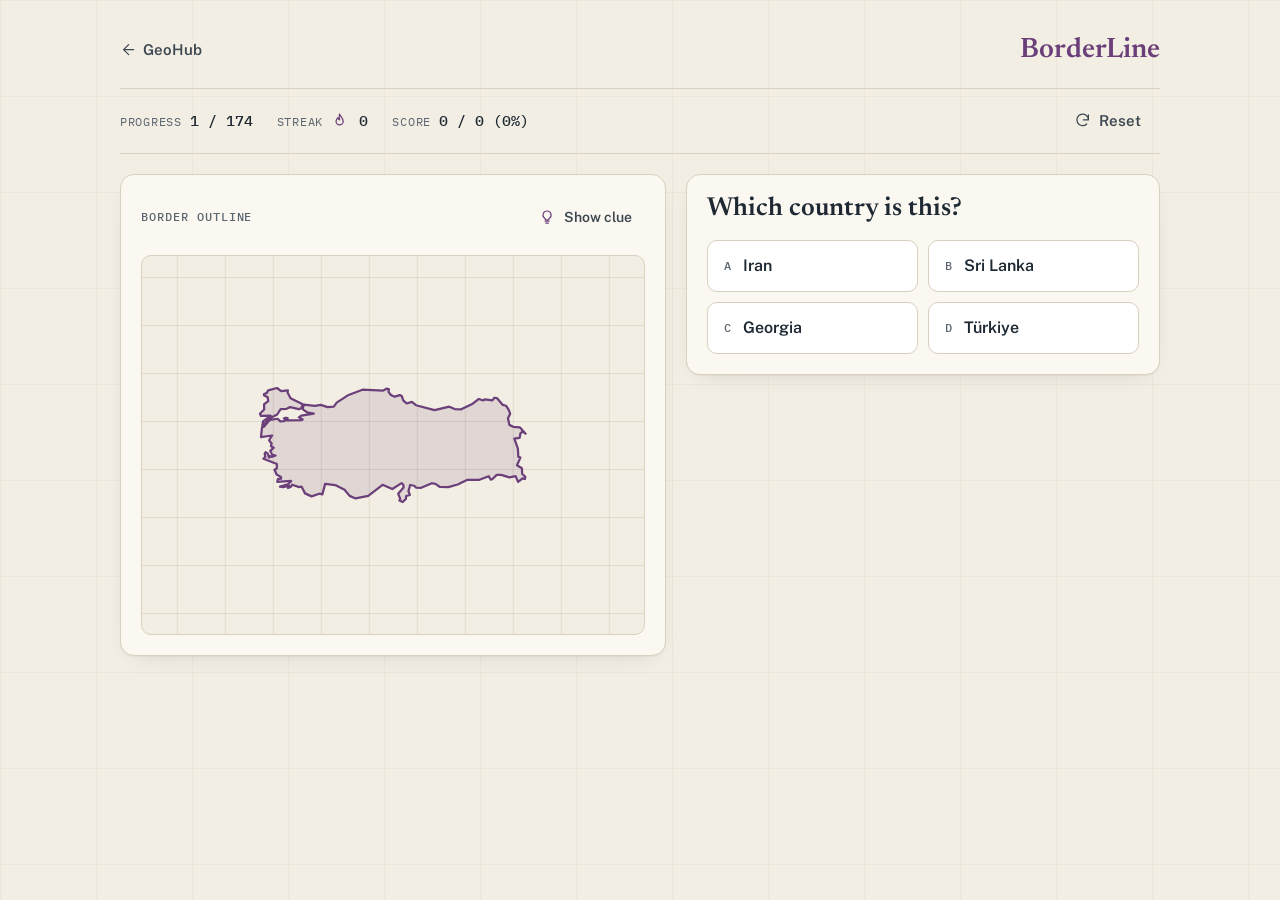
==== commit 5be8851a: "fix: declare OG images as PNG and unify Netherlands naming in city data Co-Authored-By: Claude Opus " ====
--- a/borderline/index.html
+++ b/borderline/index.html
@@ -16,7 +16,7 @@
   <meta property="og:title" content="BorderLine — Country Silhouette Guesser">
   <meta property="og:description" content="Can you identify countries from pure vector border silhouettes? Play now!">
   <meta property="og:image" content="https://cemeren.dev/geohub/og/borderline.png">
-  <meta property="og:image:type" content="image/jpeg">
+  <meta property="og:image:type" content="image/png">
   <meta name="twitter:card" content="summary_large_image">
   <meta name="twitter:title" content="BorderLine — Country Silhouette Guesser">
   <meta name="twitter:description" content="Can you identify countries from pure vector border silhouettes?">
--- a/css/atlas.css
+++ b/css/atlas.css
@@ -1,7 +1,7 @@
 /* ==========================================================================
    GeoHub - Atlas Design System
    Shared tokens and components for the portal and every game.
-   A page picks its accent with <body data-game="satelcity|flagquiz|georank|borderline|coatofarms|compass|mercator|furthernorth">.
+   A page picks its accent with <body data-game="satelcity|flagquiz|georank|borderline|coatofarms|compass|mercator|furthernorth|neighbours|pinthecity">.
    Fonts (load in each page <head>):
    https://fonts.googleapis.com/css2?family=Newsreader:opsz,wght@6..72,500;6..72,600&family=Public+Sans:wght@400;500;600;700&family=IBM+Plex+Mono:wght@400;500&display=swap
    ========================================================================== */
@@ -26,6 +26,8 @@
   --raspberry: #9B2D5C;
   --rust: #A4521A;
   --indigo: #3E3F96;
+  --olive: #5B6B12;
+  --cerulean: #1C6EA4;
 
   /* Feedback */
   --correct: #2E6B45;
@@ -61,6 +63,8 @@
 body[data-game="compass"]      { --accent: var(--raspberry); --accent-soft: #F1DDE6; }
 body[data-game="mercator"]     { --accent: var(--rust);      --accent-soft: #F3E2D4; }
 body[data-game="furthernorth"] { --accent: var(--indigo);    --accent-soft: #E1E1F2; }
+body[data-game="neighbours"]   { --accent: var(--olive);     --accent-soft: #E6E8D2; }
+body[data-game="pinthecity"]   { --accent: var(--cerulean);  --accent-soft: #DCE8F1; }
 
 /* ---------- Base ---------- */
 
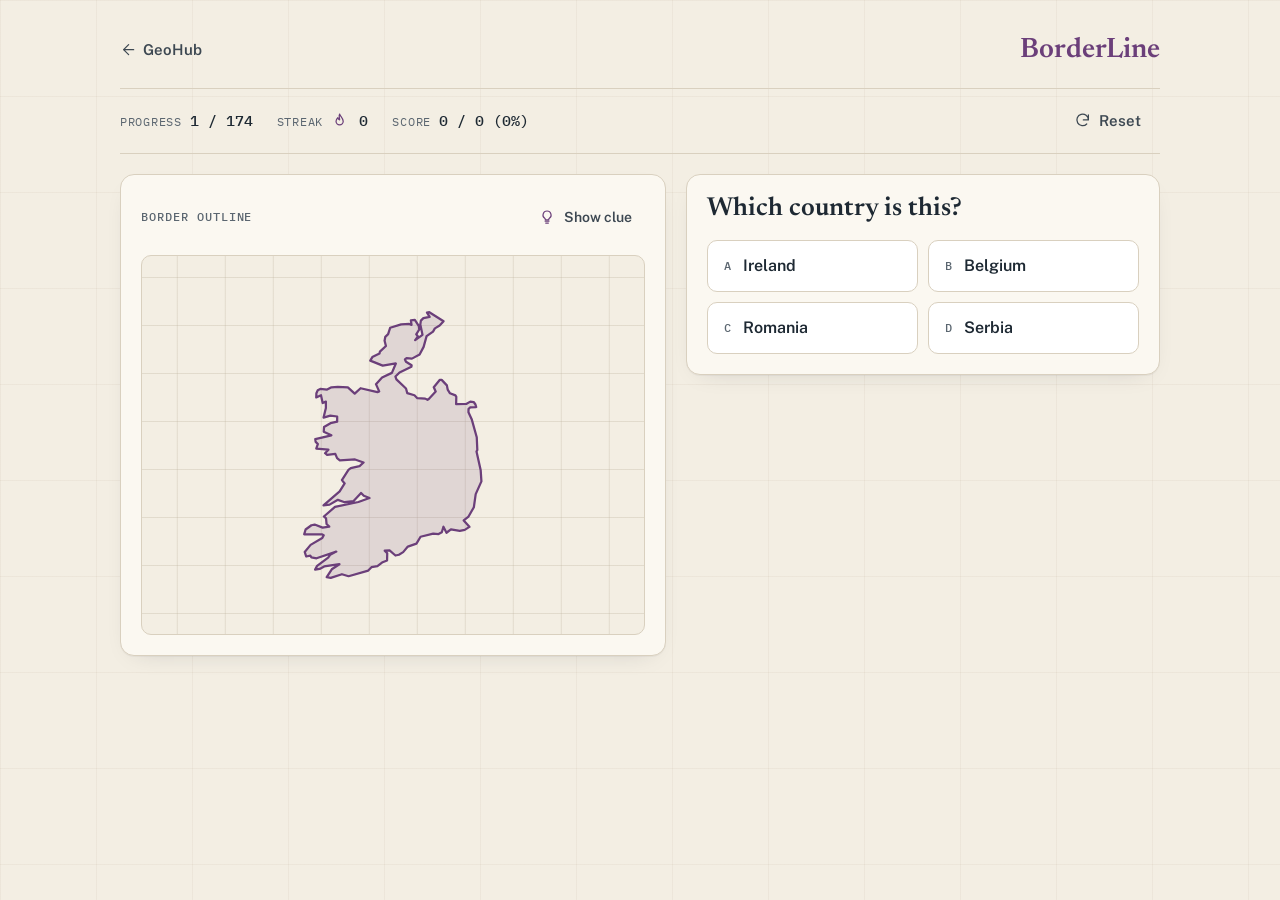
==== commit f03e18bf: "feat: make GeoHub installable as a home-screen app - manifest.webmanifest (GeoHub, standalone, start" ====
--- a/borderline/index.html
+++ b/borderline/index.html
@@ -2,11 +2,17 @@
 <html lang="en">
 <head>
   <meta charset="UTF-8">
-  <meta name="viewport" content="width=device-width, initial-scale=1.0">
+  <meta name="viewport" content="width=device-width, initial-scale=1.0, viewport-fit=cover">
   <title>BorderLine — Country Outline Silhouette Guesser</title>
   <link rel="icon" type="image/svg+xml" href="../favicons/borderline.svg">
   <link rel="icon" type="image/png" sizes="180x180" href="../favicons/borderline-180.png">
-  <link rel="apple-touch-icon" href="../favicons/borderline-180.png">
+  <link rel="apple-touch-icon" href="../favicons/geohub-180.png">
+  <link rel="manifest" href="../manifest.webmanifest">
+  <meta name="theme-color" content="#F3EEE3">
+  <meta name="mobile-web-app-capable" content="yes">
+  <meta name="apple-mobile-web-app-capable" content="yes">
+  <meta name="apple-mobile-web-app-status-bar-style" content="default">
+  <meta name="apple-mobile-web-app-title" content="GeoHub">
   <meta name="description" content="Can you identify sovereign nations from their border outlines and geographic silhouette contours? 4 smart choices, instant clues, and streak tracking.">
 
   <!-- OpenGraph / WhatsApp Meta Tags -->
@@ -32,7 +38,7 @@
   <meta http-equiv="Pragma" content="no-cache">
   <meta http-equiv="Expires" content="0">
 
-  <link rel="stylesheet" href="../css/atlas.css?v=1">
+  <link rel="stylesheet" href="../css/atlas.css?v=2">
   <link rel="stylesheet" href="css/style.css?v=8">
 </head>
 <body data-game="borderline">
@@ -163,5 +169,10 @@
 
   <script src="../data/countries.js?v=2"></script>
   <script src="js/app.js?v=8"></script>
+  <script>
+    if ('serviceWorker' in navigator && location.protocol.startsWith('http')) {
+      navigator.serviceWorker.register('../sw.js').catch(() => {});
+    }
+  </script>
 </body>
 </html>
--- a/css/atlas.css
+++ b/css/atlas.css
@@ -81,6 +81,9 @@
 body {
   margin: 0;
   min-height: 100vh;
+  /* Keep content clear of the notch / Dynamic Island, rounded corners and home indicator
+     when running full screen as an installed app (pages use viewport-fit=cover) */
+  padding: env(safe-area-inset-top) env(safe-area-inset-right) env(safe-area-inset-bottom) env(safe-area-inset-left);
   background-color: var(--paper);
   /* Faint graticule, like an atlas page */
   background-image:
@@ -504,14 +507,14 @@
   display: flex;
   align-items: center;
   justify-content: center;
-  padding: 16px;
+  padding: max(16px, env(safe-area-inset-top)) max(16px, env(safe-area-inset-right)) max(16px, env(safe-area-inset-bottom)) max(16px, env(safe-area-inset-left));
   background: rgba(30, 41, 51, 0.45);
 }
 
 .atlas-modal {
   width: 100%;
   max-width: 480px;
-  max-height: calc(100vh - 32px);
+  max-height: 100%;
   overflow-y: auto;
   padding: 28px;
   background: var(--paper-raised);
